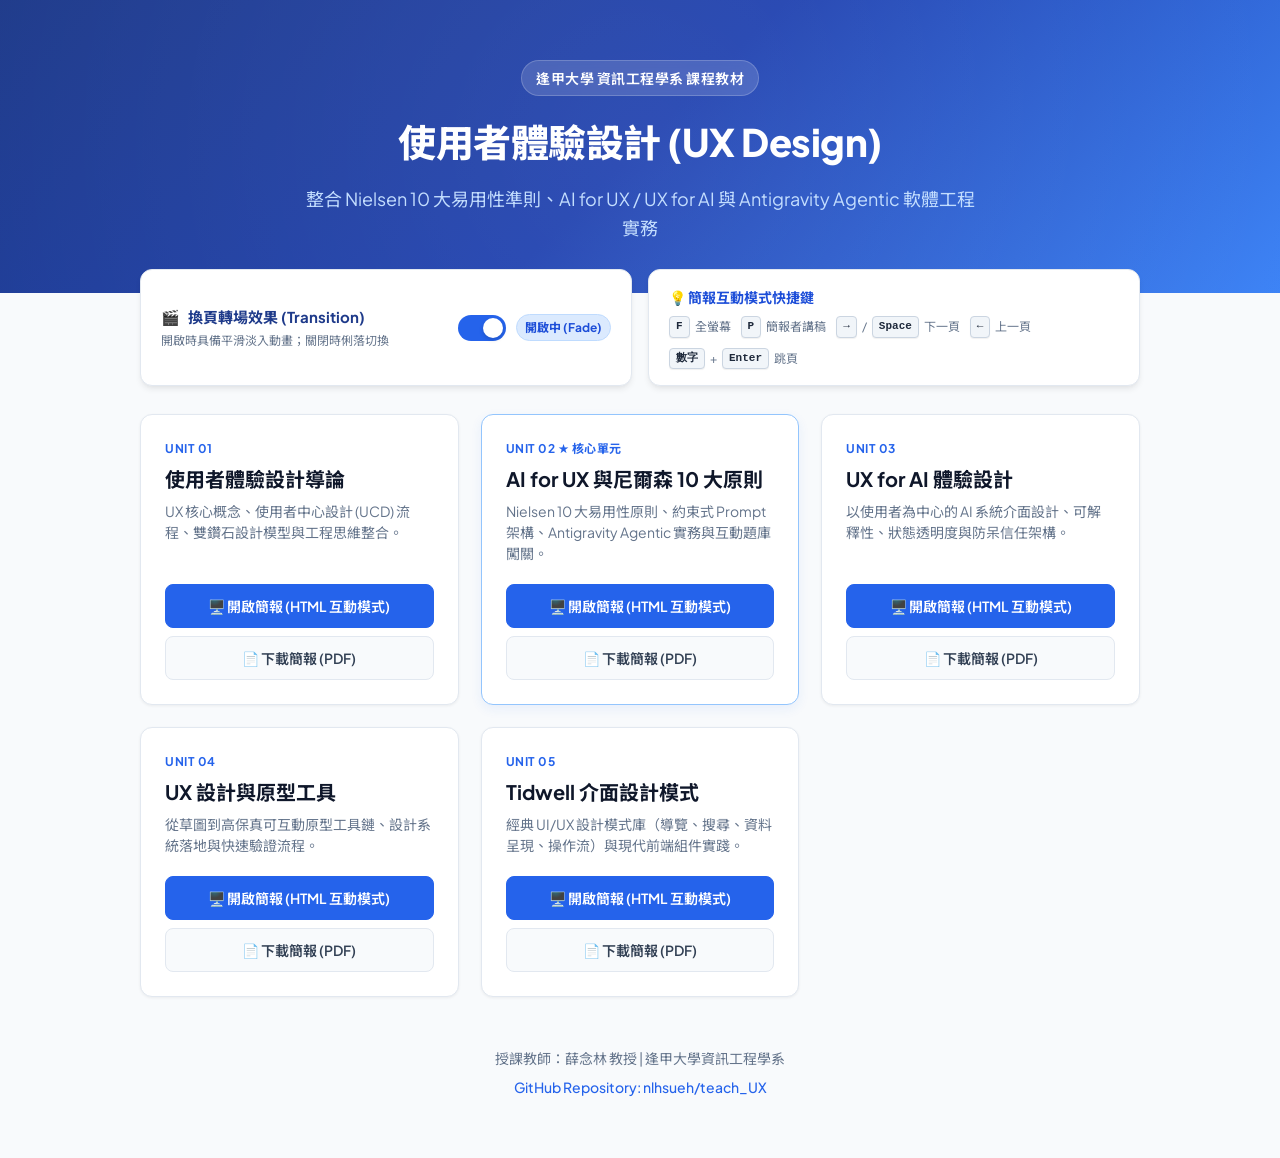
==== index.html @ c95eef96 "feat: apply Mode 3 non-fragmented lists + Mode 4 transitions with index.html toggle switch" ====
<!DOCTYPE html>
<html lang="zh-TW">
<head>
  <meta charset="UTF-8">
  <meta name="viewport" content="width=device-width, initial-scale=1.0">
  <title>使用者體驗設計 (UX Design) | 課程教材與簡報入口</title>
  <link rel="preconnect" href="https://fonts.googleapis.com">
  <link rel="preconnect" href="https://fonts.gstatic.com" crossorigin>
  <link href="https://fonts.googleapis.com/css2?family=Plus+Jakarta+Sans:wght@400;500;600;700;800&family=Noto+Sans+TC:wght@400;500;700&display=swap" rel="stylesheet">
  <style>
    :root {
      --primary: #2563eb;
      --primary-dark: #1d4ed8;
      --primary-light: #dbeafe;
      --surface: #ffffff;
      --background: #f8fafc;
      --text-main: #0f172a;
      --text-muted: #64748b;
      --border: #e2e8f0;
      --radius: 12px;
      --shadow-sm: 0 1px 3px rgba(0,0,0,0.06);
      --shadow-md: 0 4px 6px -1px rgba(0,0,0,0.08), 0 2px 4px -2px rgba(0,0,0,0.04);
      --shadow-lg: 0 10px 15px -3px rgba(0,0,0,0.08), 0 4px 6px -4px rgba(0,0,0,0.03);
    }

    * {
      box-sizing: border-box;
      margin: 0;
      padding: 0;
    }

    body {
      font-family: 'Plus Jakarta Sans', 'Noto Sans TC', system-ui, -apple-system, sans-serif;
      background-color: var(--background);
      color: var(--text-main);
      line-height: 1.6;
      padding: 0 0 60px 0;
    }

    /* Hero Banner */
    .hero {
      background: linear-gradient(135deg, #1e3a8a 0%, #1e40af 50%, #3b82f6 100%);
      color: white;
      padding: 60px 24px 50px 24px;
      text-align: center;
      position: relative;
      overflow: hidden;
    }

    .hero::before {
      content: "";
      position: absolute;
      top: -50%;
      left: -50%;
      width: 200%;
      height: 200%;
      background: radial-gradient(circle, rgba(255,255,255,0.08) 0%, transparent 60%);
      pointer-events: none;
    }

    .hero-badge {
      display: inline-block;
      background: rgba(255, 255, 255, 0.15);
      backdrop-filter: blur(8px);
      padding: 6px 14px;
      border-radius: 999px;
      font-size: 14px;
      font-weight: 600;
      letter-spacing: 0.5px;
      margin-bottom: 16px;
      border: 1px solid rgba(255, 255, 255, 0.2);
    }

    .hero h1 {
      font-size: 38px;
      font-weight: 800;
      margin-bottom: 12px;
      letter-spacing: -0.5px;
    }

    .hero p {
      font-size: 18px;
      color: #bfdbfe;
      max-width: 680px;
      margin: 0 auto;
    }

    .container {
      max-width: 1040px;
      margin: -24px auto 0 auto;
      padding: 0 20px;
      position: relative;
      z-index: 10;
    }

    /* Top Control & Tips Bar */
    .toolbar-wrapper {
      display: grid;
      grid-template-columns: 1fr 1fr;
      gap: 16px;
      margin-bottom: 28px;
    }

    @media (max-width: 768px) {
      .toolbar-wrapper {
        grid-template-columns: 1fr;
      }
    }

    .control-card {
      background: white;
      border-radius: var(--radius);
      padding: 16px 20px;
      box-shadow: var(--shadow-md);
      border: 1px solid var(--border);
      display: flex;
      align-items: center;
      justify-content: space-between;
      gap: 12px;
    }

    .control-info {
      display: flex;
      flex-direction: column;
      gap: 2px;
    }

    .control-title {
      display: flex;
      align-items: center;
      gap: 8px;
      font-size: 15px;
      font-weight: 700;
      color: #1e3a8a;
    }

    .control-desc {
      font-size: 12px;
      color: var(--text-muted);
    }

    .switch-container {
      display: flex;
      align-items: center;
      gap: 10px;
    }

    .switch {
      position: relative;
      display: inline-block;
      width: 48px;
      height: 26px;
      flex-shrink: 0;
    }

    .switch input {
      opacity: 0;
      width: 0;
      height: 0;
    }

    .slider {
      position: absolute;
      cursor: pointer;
      top: 0;
      left: 0;
      right: 0;
      bottom: 0;
      background-color: #cbd5e1;
      transition: .3s cubic-bezier(0.4, 0, 0.2, 1);
      border-radius: 34px;
    }

    .slider:before {
      position: absolute;
      content: "";
      height: 20px;
      width: 20px;
      left: 3px;
      bottom: 3px;
      background-color: white;
      transition: .3s cubic-bezier(0.4, 0, 0.2, 1);
      border-radius: 50%;
      box-shadow: 0 2px 4px rgba(0,0,0,0.15);
    }

    input:checked + .slider {
      background-color: var(--primary);
    }

    input:checked + .slider:before {
      transform: translateX(22px);
    }

    .status-pill {
      font-size: 12px;
      font-weight: 700;
      padding: 3px 8px;
      border-radius: 20px;
      white-space: nowrap;
      transition: all 0.2s ease;
    }

    .status-pill.active {
      background: #dbeafe;
      color: #1d4ed8;
      border: 1px solid #bfdbfe;
    }

    .status-pill.inactive {
      background: #f1f5f9;
      color: #64748b;
      border: 1px solid #e2e8f0;
    }

    /* Tips Bar */
    .tips-card {
      background: white;
      border-radius: var(--radius);
      padding: 16px 20px;
      box-shadow: var(--shadow-md);
      border: 1px solid var(--border);
      display: flex;
      flex-direction: column;
      justify-content: center;
      gap: 8px;
    }

    .tips-title {
      display: flex;
      align-items: center;
      gap: 8px;
      font-weight: 700;
      color: var(--primary-dark);
      font-size: 14px;
    }

    .shortcuts-list {
      display: flex;
      flex-wrap: wrap;
      gap: 10px;
      align-items: center;
    }

    .shortcut-badge {
      display: inline-flex;
      align-items: center;
      gap: 5px;
      font-size: 12px;
      color: var(--text-muted);
    }

    kbd {
      background: #f1f5f9;
      border: 1px solid #cbd5e1;
      border-radius: 4px;
      padding: 1px 6px;
      font-family: ui-monospace, SFMono-Regular, Consolas, monospace;
      font-size: 11px;
      font-weight: 600;
      color: #1e293b;
      box-shadow: 0 1px 1px rgba(0,0,0,0.06);
    }

    /* Modules Grid */
    .modules-grid {
      display: grid;
      grid-template-columns: repeat(auto-fill, minmax(310px, 1fr));
      gap: 22px;
    }

    .module-card {
      background: white;
      border-radius: var(--radius);
      border: 1px solid var(--border);
      padding: 24px;
      display: flex;
      flex-direction: column;
      justify-content: space-between;
      box-shadow: var(--shadow-sm);
      transition: all 0.2s ease;
      position: relative;
    }

    .module-card:hover {
      transform: translateY(-3px);
      box-shadow: var(--shadow-lg);
      border-color: #93c5fd;
    }

    .card-top {
      margin-bottom: 20px;
    }

    .card-tag {
      font-size: 12px;
      font-weight: 700;
      color: var(--primary);
      text-transform: uppercase;
      letter-spacing: 0.5px;
      margin-bottom: 6px;
    }

    .module-card h2 {
      font-size: 20px;
      font-weight: 700;
      color: var(--text-main);
      margin-bottom: 8px;
      line-height: 1.4;
    }

    .module-card p {
      font-size: 14px;
      color: var(--text-muted);
      line-height: 1.5;
    }

    .card-actions {
      display: flex;
      flex-direction: column;
      gap: 8px;
    }

    .btn {
      display: inline-flex;
      align-items: center;
      justify-content: center;
      gap: 8px;
      padding: 10px 16px;
      border-radius: 8px;
      font-size: 14px;
      font-weight: 600;
      text-decoration: none;
      transition: all 0.15s ease;
      cursor: pointer;
    }

    .btn-primary {
      background-color: var(--primary);
      color: white;
      border: 1px solid var(--primary);
    }

    .btn-primary:hover {
      background-color: var(--primary-dark);
      border-color: var(--primary-dark);
      box-shadow: 0 4px 10px rgba(37, 99, 235, 0.25);
    }

    .btn-secondary {
      background-color: #f8fafc;
      color: #334155;
      border: 1px solid var(--border);
    }

    .btn-secondary:hover {
      background-color: #f1f5f9;
      color: #0f172a;
      border-color: #cbd5e1;
    }

    /* Footer */
    footer {
      text-align: center;
      margin-top: 50px;
      font-size: 14px;
      color: var(--text-muted);
    }

    footer a {
      color: var(--primary);
      text-decoration: none;
      font-weight: 500;
    }

    footer a:hover {
      text-decoration: underline;
    }
  </style>
</head>
<body>

  <header class="hero">
    <span class="hero-badge">逢甲大學 資訊工程學系 課程教材</span>
    <h1>使用者體驗設計 (UX Design)</h1>
    <p>整合 Nielsen 10 大易用性準則、AI for UX / UX for AI 與 Antigravity Agentic 軟體工程實務</p>
  </header>

  <div class="container">
    <!-- Top Controls: Transition Setting & Keyboard Shortcuts -->
    <div class="toolbar-wrapper">
      
      <!-- Transition Controller -->
      <div class="control-card">
        <div class="control-info">
          <div class="control-title">
            <span>🎬</span>
            <span>換頁轉場效果 (Transition)</span>
          </div>
          <div class="control-desc">開啟時具備平滑淡入動畫；關閉時俐落切換</div>
        </div>
        <div class="switch-container">
          <label class="switch" title="切換是否啟用換頁動畫">
            <input type="checkbox" id="transitionToggle" checked>
            <span class="slider"></span>
          </label>
          <span id="transitionStatus" class="status-pill active">開啟中 (Fade)</span>
        </div>
      </div>

      <!-- Marp Keyboard Guide -->
      <div class="tips-card">
        <div class="tips-title">
          <span>💡 簡報互動模式快捷鍵</span>
        </div>
        <div class="shortcuts-list">
          <span class="shortcut-badge"><kbd>F</kbd> 全螢幕</span>
          <span class="shortcut-badge"><kbd>P</kbd> 簡報者講稿</span>
          <span class="shortcut-badge"><kbd>→</kbd> / <kbd>Space</kbd> 下一頁</span>
          <span class="shortcut-badge"><kbd>←</kbd> 上一頁</span>
          <span class="shortcut-badge"><kbd>數字</kbd>+<kbd>Enter</kbd> 跳頁</span>
        </div>
      </div>

    </div>

    <!-- Modules Grid -->
    <div class="modules-grid">

      <!-- Unit 01 -->
      <div class="module-card">
        <div class="card-top">
          <div class="card-tag">Unit 01</div>
          <h2>使用者體驗設計導論</h2>
          <p>UX 核心概念、使用者中心設計 (UCD) 流程、雙鑽石設計模型與工程思維整合。</p>
        </div>
        <div class="card-actions">
          <a href="Slide/html/slide01_intro.html" class="btn btn-primary slide-link" target="_blank">
            🖥️ 開啟簡報 (HTML 互動模式)
          </a>
          <a href="Slide/pdf/slide01_intro.pdf" class="btn btn-secondary" target="_blank">
            📄 下載簡報 (PDF)
          </a>
        </div>
      </div>

      <!-- Unit 02 -->
      <div class="module-card" style="border-color: #93c5fd; box-shadow: 0 4px 12px rgba(37,99,235,0.08);">
        <div class="card-top">
          <div class="card-tag" style="color: #2563eb;">Unit 02 ★ 核心單元</div>
          <h2>AI for UX 與尼爾森 10 大原則</h2>
          <p>Nielsen 10 大易用性原則、約束式 Prompt 架構、Antigravity Agentic 實務與互動題庫闖關。</p>
        </div>
        <div class="card-actions">
          <a href="Slide/html/slide02_AI4UX.html" class="btn btn-primary slide-link" target="_blank">
            🖥️ 開啟簡報 (HTML 互動模式)
          </a>
          <a href="Slide/pdf/slide02_AI4UX.pdf" class="btn btn-secondary" target="_blank">
            📄 下載簡報 (PDF)
          </a>
        </div>
      </div>

      <!-- Unit 03 -->
      <div class="module-card">
        <div class="card-top">
          <div class="card-tag">Unit 03</div>
          <h2>UX for AI 體驗設計</h2>
          <p>以使用者為中心的 AI 系統介面設計、可解釋性、狀態透明度與防呆信任架構。</p>
        </div>
        <div class="card-actions">
          <a href="Slide/html/slide03_UX4AI.html" class="btn btn-primary slide-link" target="_blank">
            🖥️ 開啟簡報 (HTML 互動模式)
          </a>
          <a href="Slide/pdf/slide03_UX4AI.pdf" class="btn btn-secondary" target="_blank">
            📄 下載簡報 (PDF)
          </a>
        </div>
      </div>

      <!-- Unit 04 -->
      <div class="module-card">
        <div class="card-top">
          <div class="card-tag">Unit 04</div>
          <h2>UX 設計與原型工具</h2>
          <p>從草圖到高保真可互動原型工具鏈、設計系統落地與快速驗證流程。</p>
        </div>
        <div class="card-actions">
          <a href="Slide/html/slide04_tool.html" class="btn btn-primary slide-link" target="_blank">
            🖥️ 開啟簡報 (HTML 互動模式)
          </a>
          <a href="Slide/pdf/slide04_tool.pdf" class="btn btn-secondary" target="_blank">
            📄 下載簡報 (PDF)
          </a>
        </div>
      </div>

      <!-- Unit 05 -->
      <div class="module-card">
        <div class="card-top">
          <div class="card-tag">Unit 05</div>
          <h2>Tidwell 介面設計模式</h2>
          <p>經典 UI/UX 設計模式庫（導覽、搜尋、資料呈現、操作流）與現代前端組件實踐。</p>
        </div>
        <div class="card-actions">
          <a href="Slide/html/slide05_Tidwell.html" class="btn btn-primary slide-link" target="_blank">
            🖥️ 開啟簡報 (HTML 互動模式)
          </a>
          <a href="Slide/pdf/slide05_Tidwell.pdf" class="btn btn-secondary" target="_blank">
            📄 下載簡報 (PDF)
          </a>
        </div>
      </div>

    </div>

    <footer>
      <p>授課教師：薛念林 教授 | 逢甲大學資訊工程學系</p>
      <p style="margin-top: 6px;">
        <a href="https://github.com/nlhsueh/teach_UX" target="_blank">GitHub Repository: nlhsueh/teach_UX</a>
      </p>
    </footer>
  </div>

  <script>
    // 換頁轉場開關控制邏輯
    const toggle = document.getElementById('transitionToggle');
    const statusPill = document.getElementById('transitionStatus');
    const slideLinks = document.querySelectorAll('.slide-link');

    // 1. 初始化讀取使用者偏好（預設為開啟 fade）
    const savedPref = localStorage.getItem('marp-transition');
    const isEnabled = savedPref !== 'false';
    toggle.checked = isEnabled;
    updateTransitionState(isEnabled);

    // 2. 監聽開關切換
    toggle.addEventListener('change', () => {
      const enabled = toggle.checked;
      localStorage.setItem('marp-transition', enabled ? 'fade' : 'false');
      updateTransitionState(enabled);
    });

    function updateTransitionState(enabled) {
      if (enabled) {
        statusPill.textContent = '開啟中 (Fade)';
        statusPill.className = 'status-pill active';
      } else {
        statusPill.textContent = '已關閉 (無動畫)';
        statusPill.className = 'status-pill inactive';
      }

      // 同步更新所有簡報連結的 query string
      slideLinks.forEach(link => {
        const rawHref = link.getAttribute('href').split('?')[0];
        link.setAttribute('href', rawHref + '?transition=' + (enabled ? 'fade' : 'false'));
      });
    }
  </script>

</body>
</html>
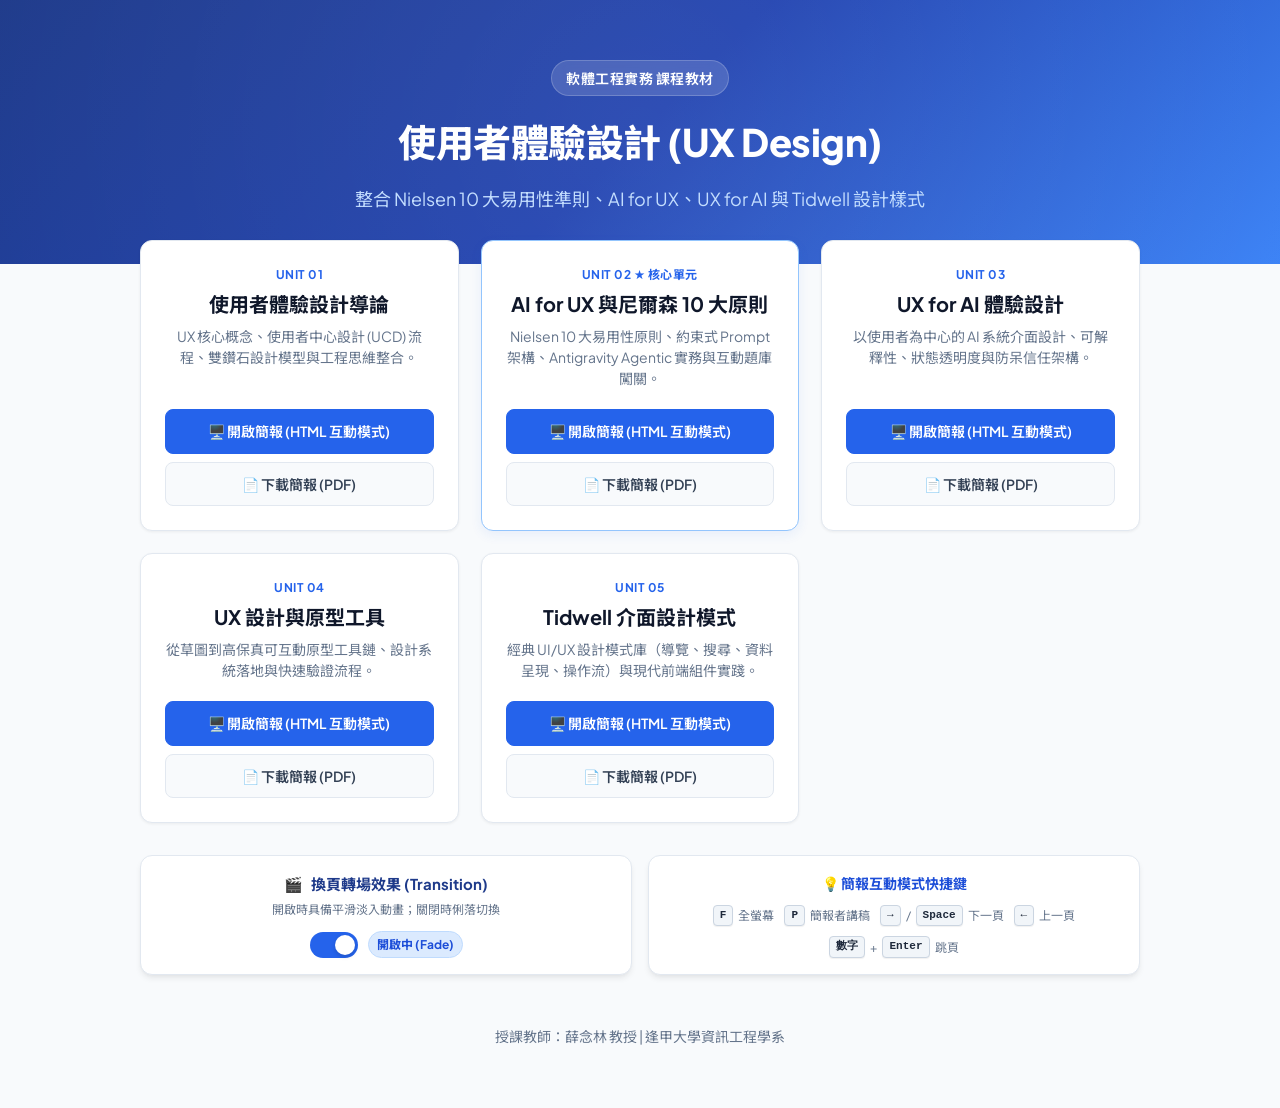
==== commit dc1b0281: "feat: 升級簡報漸進卡片排版、Header章節導覽跳轉與示意圖整合 - 投影片全面升級多卡片漸進呈現（data-marpit-fragment） - Header 支援章節前後跳轉按鈕膠囊（◄ 與" ====
--- a/index.html
+++ b/index.html
@@ -1,12 +1,15 @@
 <!DOCTYPE html>
 <html lang="zh-TW">
+
 <head>
   <meta charset="UTF-8">
   <meta name="viewport" content="width=device-width, initial-scale=1.0">
   <title>使用者體驗設計 (UX Design) | 課程教材與簡報入口</title>
   <link rel="preconnect" href="https://fonts.googleapis.com">
   <link rel="preconnect" href="https://fonts.gstatic.com" crossorigin>
-  <link href="https://fonts.googleapis.com/css2?family=Plus+Jakarta+Sans:wght@400;500;600;700;800&family=Noto+Sans+TC:wght@400;500;700&display=swap" rel="stylesheet">
+  <link
+    href="https://fonts.googleapis.com/css2?family=Plus+Jakarta+Sans:wght@400;500;600;700;800&family=Noto+Sans+TC:wght@400;500;700&display=swap"
+    rel="stylesheet">
   <style>
     :root {
       --primary: #2563eb;
@@ -18,9 +21,9 @@
       --text-muted: #64748b;
       --border: #e2e8f0;
       --radius: 12px;
-      --shadow-sm: 0 1px 3px rgba(0,0,0,0.06);
-      --shadow-md: 0 4px 6px -1px rgba(0,0,0,0.08), 0 2px 4px -2px rgba(0,0,0,0.04);
-      --shadow-lg: 0 10px 15px -3px rgba(0,0,0,0.08), 0 4px 6px -4px rgba(0,0,0,0.03);
+      --shadow-sm: 0 1px 3px rgba(0, 0, 0, 0.06);
+      --shadow-md: 0 4px 6px -1px rgba(0, 0, 0, 0.08), 0 2px 4px -2px rgba(0, 0, 0, 0.04);
+      --shadow-lg: 0 10px 15px -3px rgba(0, 0, 0, 0.08), 0 4px 6px -4px rgba(0, 0, 0, 0.03);
     }
 
     * {
@@ -54,7 +57,7 @@
       left: -50%;
       width: 200%;
       height: 200%;
-      background: radial-gradient(circle, rgba(255,255,255,0.08) 0%, transparent 60%);
+      background: radial-gradient(circle, rgba(255, 255, 255, 0.08) 0%, transparent 60%);
       pointer-events: none;
     }
 
@@ -93,12 +96,12 @@
       z-index: 10;
     }
 
-    /* Top Control & Tips Bar */
+    /* Bottom Control & Tips Bar */
     .toolbar-wrapper {
       display: grid;
       grid-template-columns: 1fr 1fr;
       gap: 16px;
-      margin-bottom: 28px;
+      margin-top: 32px;
     }
 
     @media (max-width: 768px) {
@@ -114,20 +117,25 @@
       box-shadow: var(--shadow-md);
       border: 1px solid var(--border);
       display: flex;
-      align-items: center;
-      justify-content: space-between;
+      flex-direction: column;
+      align-items: center;
+      justify-content: center;
+      text-align: center;
       gap: 12px;
     }
 
     .control-info {
       display: flex;
       flex-direction: column;
-      gap: 2px;
+      align-items: center;
+      text-align: center;
+      gap: 4px;
     }
 
     .control-title {
       display: flex;
       align-items: center;
+      justify-content: center;
       gap: 8px;
       font-size: 15px;
       font-weight: 700;
@@ -137,11 +145,13 @@
     .control-desc {
       font-size: 12px;
       color: var(--text-muted);
+      text-align: center;
     }
 
     .switch-container {
       display: flex;
       align-items: center;
+      justify-content: center;
       gap: 10px;
     }
 
@@ -181,14 +191,14 @@
       background-color: white;
       transition: .3s cubic-bezier(0.4, 0, 0.2, 1);
       border-radius: 50%;
-      box-shadow: 0 2px 4px rgba(0,0,0,0.15);
-    }
-
-    input:checked + .slider {
+      box-shadow: 0 2px 4px rgba(0, 0, 0, 0.15);
+    }
+
+    input:checked+.slider {
       background-color: var(--primary);
     }
 
-    input:checked + .slider:before {
+    input:checked+.slider:before {
       transform: translateX(22px);
     }
 
@@ -223,16 +233,20 @@
       display: flex;
       flex-direction: column;
       justify-content: center;
-      gap: 8px;
+      align-items: center;
+      text-align: center;
+      gap: 10px;
     }
 
     .tips-title {
       display: flex;
       align-items: center;
+      justify-content: center;
       gap: 8px;
       font-weight: 700;
       color: var(--primary-dark);
       font-size: 14px;
+      text-align: center;
     }
 
     .shortcuts-list {
@@ -240,6 +254,7 @@
       flex-wrap: wrap;
       gap: 10px;
       align-items: center;
+      justify-content: center;
     }
 
     .shortcut-badge {
@@ -259,7 +274,7 @@
       font-size: 11px;
       font-weight: 600;
       color: #1e293b;
-      box-shadow: 0 1px 1px rgba(0,0,0,0.06);
+      box-shadow: 0 1px 1px rgba(0, 0, 0, 0.06);
     }
 
     /* Modules Grid */
@@ -267,6 +282,7 @@
       display: grid;
       grid-template-columns: repeat(auto-fill, minmax(310px, 1fr));
       gap: 22px;
+      justify-content: center;
     }
 
     .module-card {
@@ -277,6 +293,8 @@
       display: flex;
       flex-direction: column;
       justify-content: space-between;
+      align-items: center;
+      text-align: center;
       box-shadow: var(--shadow-sm);
       transition: all 0.2s ease;
       position: relative;
@@ -290,6 +308,11 @@
 
     .card-top {
       margin-bottom: 20px;
+      display: flex;
+      flex-direction: column;
+      align-items: center;
+      text-align: center;
+      width: 100%;
     }
 
     .card-tag {
@@ -299,6 +322,7 @@
       text-transform: uppercase;
       letter-spacing: 0.5px;
       margin-bottom: 6px;
+      text-align: center;
     }
 
     .module-card h2 {
@@ -307,18 +331,21 @@
       color: var(--text-main);
       margin-bottom: 8px;
       line-height: 1.4;
+      text-align: center;
     }
 
     .module-card p {
       font-size: 14px;
       color: var(--text-muted);
       line-height: 1.5;
+      text-align: center;
     }
 
     .card-actions {
       display: flex;
       flex-direction: column;
       gap: 8px;
+      width: 100%;
     }
 
     .btn {
@@ -378,18 +405,109 @@
     }
   </style>
 </head>
+
 <body>
 
   <header class="hero">
-    <span class="hero-badge">逢甲大學 資訊工程學系 課程教材</span>
+    <span class="hero-badge">軟體工程實務 課程教材</span>
     <h1>使用者體驗設計 (UX Design)</h1>
-    <p>整合 Nielsen 10 大易用性準則、AI for UX / UX for AI 與 Antigravity Agentic 軟體工程實務</p>
+    <p>整合 Nielsen 10 大易用性準則、AI for UX、UX for AI 與 Tidwell 設計樣式</p>
   </header>
 
   <div class="container">
-    <!-- Top Controls: Transition Setting & Keyboard Shortcuts -->
+    <!-- Modules Grid (Content on Top) -->
+    <div class="modules-grid">
+
+      <!-- Unit 01 -->
+      <div class="module-card">
+        <div class="card-top">
+          <div class="card-tag">Unit 01</div>
+          <h2>使用者體驗設計導論</h2>
+          <p>UX 核心概念、使用者中心設計 (UCD) 流程、雙鑽石設計模型與工程思維整合。</p>
+        </div>
+        <div class="card-actions">
+          <a href="Slide/html/slide01_intro.html" class="btn btn-primary slide-link" target="_blank">
+            🖥️ 開啟簡報 (HTML 互動模式)
+          </a>
+          <a href="Slide/pdf/slide01_intro.pdf" class="btn btn-secondary" target="_blank">
+            📄 下載簡報 (PDF)
+          </a>
+        </div>
+      </div>
+
+      <!-- Unit 02 -->
+      <div class="module-card" style="border-color: #93c5fd; box-shadow: 0 4px 12px rgba(37,99,235,0.08);">
+        <div class="card-top">
+          <div class="card-tag" style="color: #2563eb;">Unit 02 ★ 核心單元</div>
+          <h2>AI for UX 與尼爾森 10 大原則</h2>
+          <p>Nielsen 10 大易用性原則、約束式 Prompt 架構、Antigravity Agentic 實務與互動題庫闖關。</p>
+        </div>
+        <div class="card-actions">
+          <a href="Slide/html/slide02_AI4UX.html" class="btn btn-primary slide-link" target="_blank">
+            🖥️ 開啟簡報 (HTML 互動模式)
+          </a>
+          <a href="Slide/pdf/slide02_AI4UX.pdf" class="btn btn-secondary" target="_blank">
+            📄 下載簡報 (PDF)
+          </a>
+        </div>
+      </div>
+
+      <!-- Unit 03 -->
+      <div class="module-card">
+        <div class="card-top">
+          <div class="card-tag">Unit 03</div>
+          <h2>UX for AI 體驗設計</h2>
+          <p>以使用者為中心的 AI 系統介面設計、可解釋性、狀態透明度與防呆信任架構。</p>
+        </div>
+        <div class="card-actions">
+          <a href="Slide/html/slide03_UX4AI.html" class="btn btn-primary slide-link" target="_blank">
+            🖥️ 開啟簡報 (HTML 互動模式)
+          </a>
+          <a href="Slide/pdf/slide03_UX4AI.pdf" class="btn btn-secondary" target="_blank">
+            📄 下載簡報 (PDF)
+          </a>
+        </div>
+      </div>
+
+      <!-- Unit 04 -->
+      <div class="module-card">
+        <div class="card-top">
+          <div class="card-tag">Unit 04</div>
+          <h2>UX 設計與原型工具</h2>
+          <p>從草圖到高保真可互動原型工具鏈、設計系統落地與快速驗證流程。</p>
+        </div>
+        <div class="card-actions">
+          <a href="Slide/html/slide04_tool.html" class="btn btn-primary slide-link" target="_blank">
+            🖥️ 開啟簡報 (HTML 互動模式)
+          </a>
+          <a href="Slide/pdf/slide04_tool.pdf" class="btn btn-secondary" target="_blank">
+            📄 下載簡報 (PDF)
+          </a>
+        </div>
+      </div>
+
+      <!-- Unit 05 -->
+      <div class="module-card">
+        <div class="card-top">
+          <div class="card-tag">Unit 05</div>
+          <h2>Tidwell 介面設計模式</h2>
+          <p>經典 UI/UX 設計模式庫（導覽、搜尋、資料呈現、操作流）與現代前端組件實踐。</p>
+        </div>
+        <div class="card-actions">
+          <a href="Slide/html/slide05_Tidwell.html" class="btn btn-primary slide-link" target="_blank">
+            🖥️ 開啟簡報 (HTML 互動模式)
+          </a>
+          <a href="Slide/pdf/slide05_Tidwell.pdf" class="btn btn-secondary" target="_blank">
+            📄 下載簡報 (PDF)
+          </a>
+        </div>
+      </div>
+
+    </div>
+
+    <!-- Bottom Controls: Transition Setting & Keyboard Shortcuts -->
     <div class="toolbar-wrapper">
-      
+
       <!-- Transition Controller -->
       <div class="control-card">
         <div class="control-info">
@@ -424,101 +542,8 @@
 
     </div>
 
-    <!-- Modules Grid -->
-    <div class="modules-grid">
-
-      <!-- Unit 01 -->
-      <div class="module-card">
-        <div class="card-top">
-          <div class="card-tag">Unit 01</div>
-          <h2>使用者體驗設計導論</h2>
-          <p>UX 核心概念、使用者中心設計 (UCD) 流程、雙鑽石設計模型與工程思維整合。</p>
-        </div>
-        <div class="card-actions">
-          <a href="Slide/html/slide01_intro.html" class="btn btn-primary slide-link" target="_blank">
-            🖥️ 開啟簡報 (HTML 互動模式)
-          </a>
-          <a href="Slide/pdf/slide01_intro.pdf" class="btn btn-secondary" target="_blank">
-            📄 下載簡報 (PDF)
-          </a>
-        </div>
-      </div>
-
-      <!-- Unit 02 -->
-      <div class="module-card" style="border-color: #93c5fd; box-shadow: 0 4px 12px rgba(37,99,235,0.08);">
-        <div class="card-top">
-          <div class="card-tag" style="color: #2563eb;">Unit 02 ★ 核心單元</div>
-          <h2>AI for UX 與尼爾森 10 大原則</h2>
-          <p>Nielsen 10 大易用性原則、約束式 Prompt 架構、Antigravity Agentic 實務與互動題庫闖關。</p>
-        </div>
-        <div class="card-actions">
-          <a href="Slide/html/slide02_AI4UX.html" class="btn btn-primary slide-link" target="_blank">
-            🖥️ 開啟簡報 (HTML 互動模式)
-          </a>
-          <a href="Slide/pdf/slide02_AI4UX.pdf" class="btn btn-secondary" target="_blank">
-            📄 下載簡報 (PDF)
-          </a>
-        </div>
-      </div>
-
-      <!-- Unit 03 -->
-      <div class="module-card">
-        <div class="card-top">
-          <div class="card-tag">Unit 03</div>
-          <h2>UX for AI 體驗設計</h2>
-          <p>以使用者為中心的 AI 系統介面設計、可解釋性、狀態透明度與防呆信任架構。</p>
-        </div>
-        <div class="card-actions">
-          <a href="Slide/html/slide03_UX4AI.html" class="btn btn-primary slide-link" target="_blank">
-            🖥️ 開啟簡報 (HTML 互動模式)
-          </a>
-          <a href="Slide/pdf/slide03_UX4AI.pdf" class="btn btn-secondary" target="_blank">
-            📄 下載簡報 (PDF)
-          </a>
-        </div>
-      </div>
-
-      <!-- Unit 04 -->
-      <div class="module-card">
-        <div class="card-top">
-          <div class="card-tag">Unit 04</div>
-          <h2>UX 設計與原型工具</h2>
-          <p>從草圖到高保真可互動原型工具鏈、設計系統落地與快速驗證流程。</p>
-        </div>
-        <div class="card-actions">
-          <a href="Slide/html/slide04_tool.html" class="btn btn-primary slide-link" target="_blank">
-            🖥️ 開啟簡報 (HTML 互動模式)
-          </a>
-          <a href="Slide/pdf/slide04_tool.pdf" class="btn btn-secondary" target="_blank">
-            📄 下載簡報 (PDF)
-          </a>
-        </div>
-      </div>
-
-      <!-- Unit 05 -->
-      <div class="module-card">
-        <div class="card-top">
-          <div class="card-tag">Unit 05</div>
-          <h2>Tidwell 介面設計模式</h2>
-          <p>經典 UI/UX 設計模式庫（導覽、搜尋、資料呈現、操作流）與現代前端組件實踐。</p>
-        </div>
-        <div class="card-actions">
-          <a href="Slide/html/slide05_Tidwell.html" class="btn btn-primary slide-link" target="_blank">
-            🖥️ 開啟簡報 (HTML 互動模式)
-          </a>
-          <a href="Slide/pdf/slide05_Tidwell.pdf" class="btn btn-secondary" target="_blank">
-            📄 下載簡報 (PDF)
-          </a>
-        </div>
-      </div>
-
-    </div>
-
     <footer>
       <p>授課教師：薛念林 教授 | 逢甲大學資訊工程學系</p>
-      <p style="margin-top: 6px;">
-        <a href="https://github.com/nlhsueh/teach_UX" target="_blank">GitHub Repository: nlhsueh/teach_UX</a>
-      </p>
     </footer>
   </div>
 
@@ -559,4 +584,5 @@
   </script>
 
 </body>
-</html>
+
+</html>
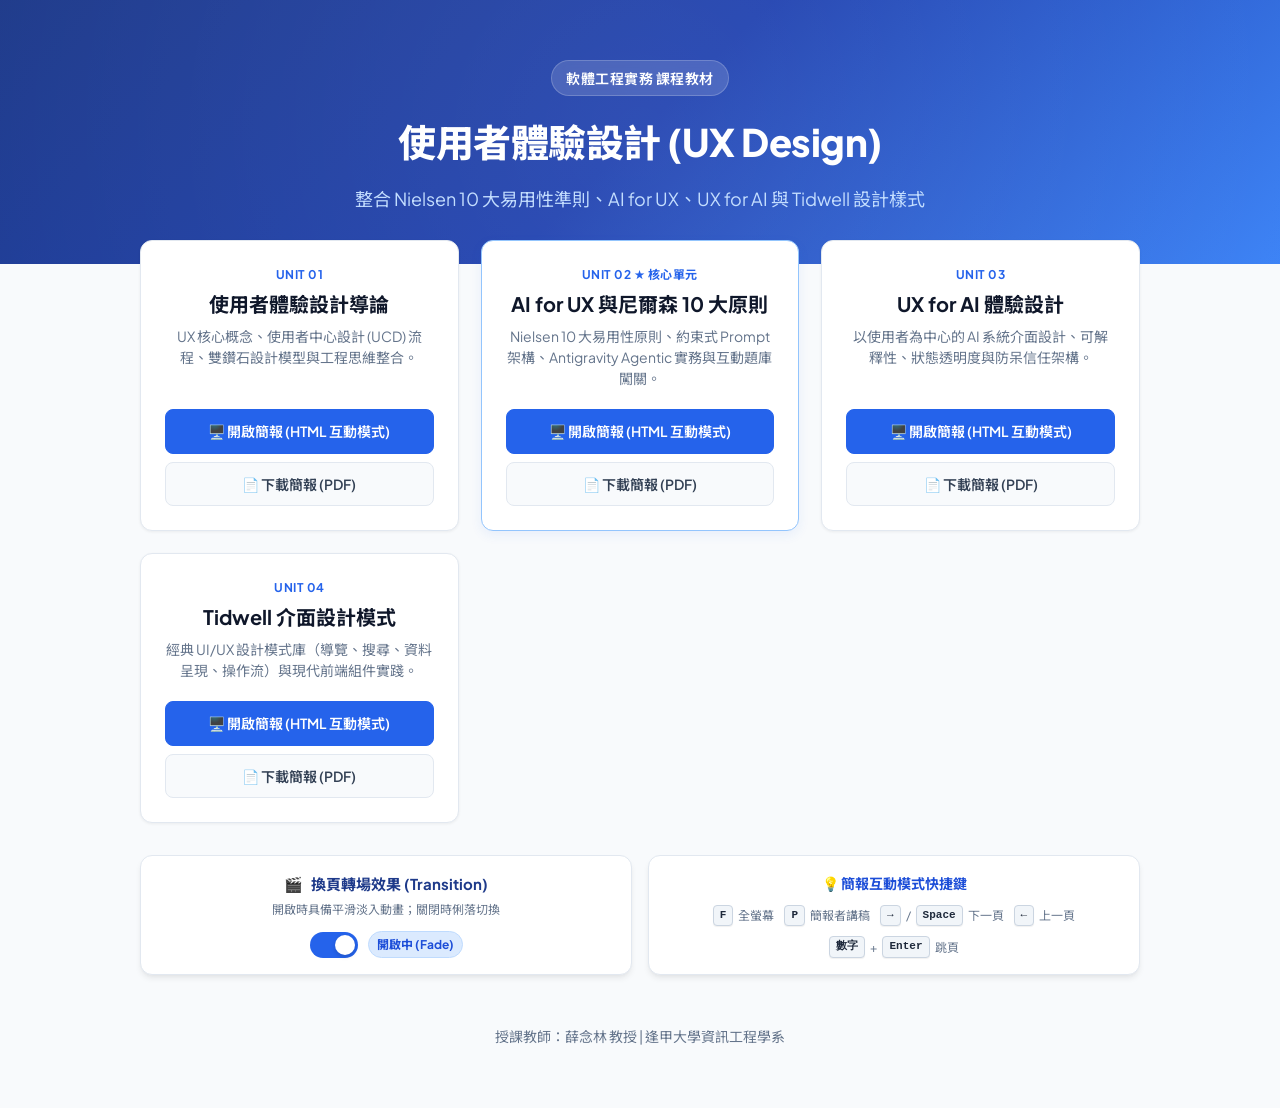
==== commit ee330cee: "feat: 升級簡報 Header 章節目錄下拉跳轉、題庫選項格式統一與首頁單元調整 - Header 導覽全面升級：支援懸停展開與點擊固定章節目錄下拉選單，解決 hover 縫隙問題 - 校準全系列" ====
--- a/index.html
+++ b/index.html
@@ -473,31 +473,14 @@
       <div class="module-card">
         <div class="card-top">
           <div class="card-tag">Unit 04</div>
-          <h2>UX 設計與原型工具</h2>
-          <p>從草圖到高保真可互動原型工具鏈、設計系統落地與快速驗證流程。</p>
-        </div>
-        <div class="card-actions">
-          <a href="Slide/html/slide04_tool.html" class="btn btn-primary slide-link" target="_blank">
-            🖥️ 開啟簡報 (HTML 互動模式)
-          </a>
-          <a href="Slide/pdf/slide04_tool.pdf" class="btn btn-secondary" target="_blank">
-            📄 下載簡報 (PDF)
-          </a>
-        </div>
-      </div>
-
-      <!-- Unit 05 -->
-      <div class="module-card">
-        <div class="card-top">
-          <div class="card-tag">Unit 05</div>
           <h2>Tidwell 介面設計模式</h2>
           <p>經典 UI/UX 設計模式庫（導覽、搜尋、資料呈現、操作流）與現代前端組件實踐。</p>
         </div>
         <div class="card-actions">
-          <a href="Slide/html/slide05_Tidwell.html" class="btn btn-primary slide-link" target="_blank">
+          <a href="Slide/html/slide04_Tidwell.html" class="btn btn-primary slide-link" target="_blank">
             🖥️ 開啟簡報 (HTML 互動模式)
           </a>
-          <a href="Slide/pdf/slide05_Tidwell.pdf" class="btn btn-secondary" target="_blank">
+          <a href="Slide/pdf/slide04_Tidwell.pdf" class="btn btn-secondary" target="_blank">
             📄 下載簡報 (PDF)
           </a>
         </div>
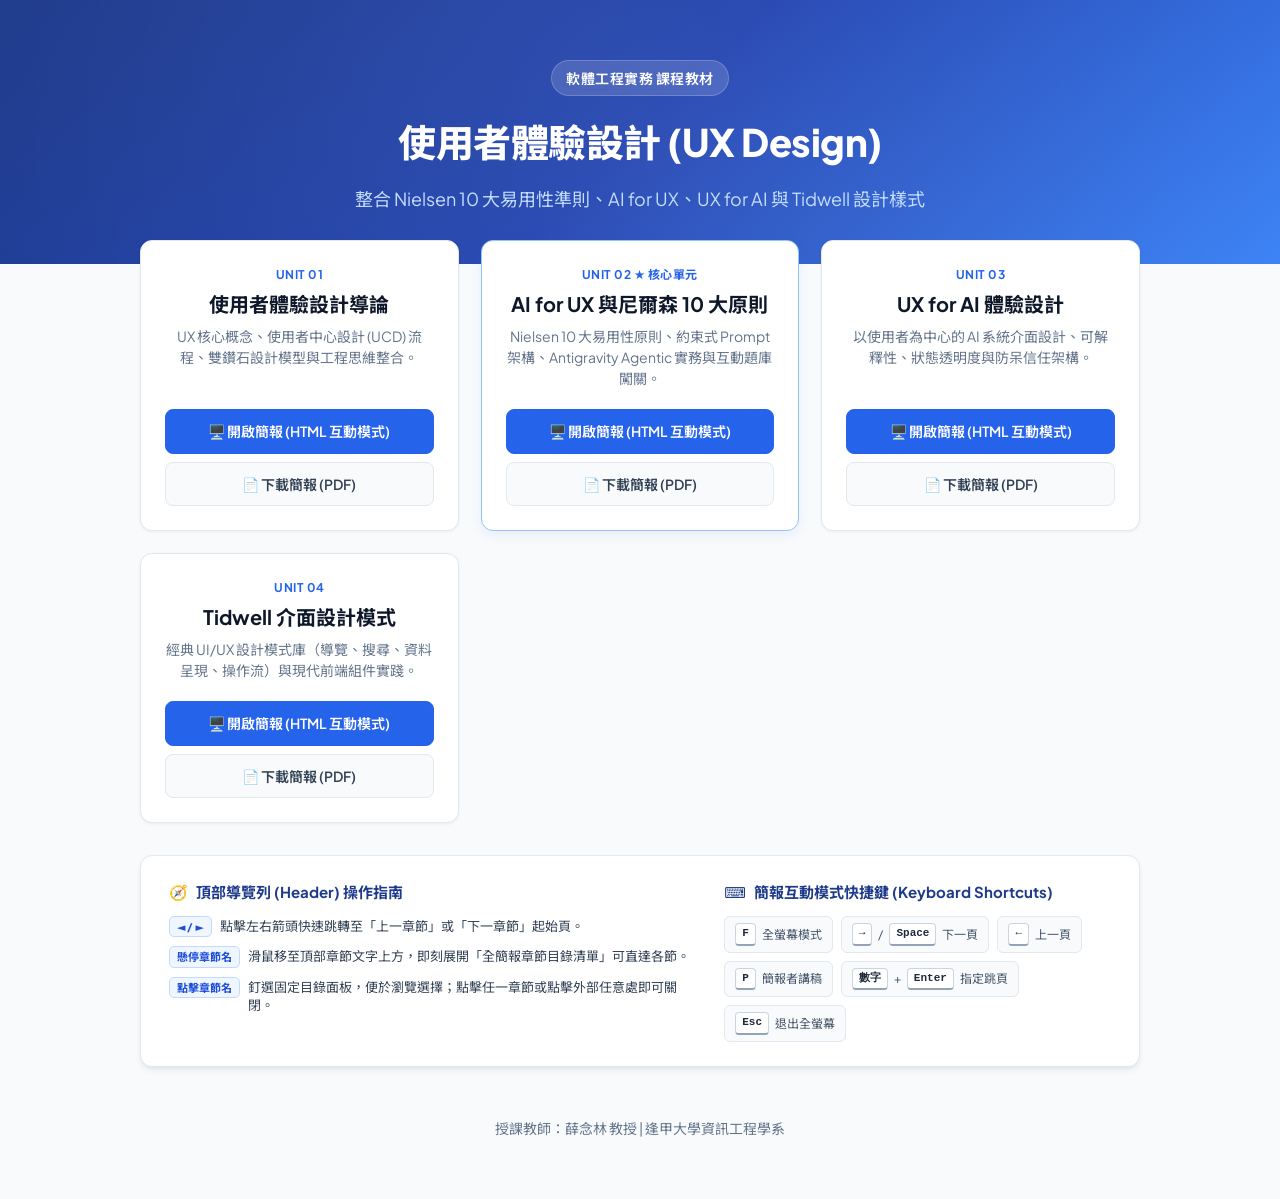
==== commit 554de052: "feat: 移除首頁轉場切換開關改直接啟用，並擴充首頁底部 Header 導覽與快捷鍵指南" ====
--- a/index.html
+++ b/index.html
@@ -96,185 +96,104 @@
       z-index: 10;
     }
 
-    /* Bottom Control & Tips Bar */
-    .toolbar-wrapper {
-      display: grid;
-      grid-template-columns: 1fr 1fr;
-      gap: 16px;
-      margin-top: 32px;
-    }
-
-    @media (max-width: 768px) {
-      .toolbar-wrapper {
-        grid-template-columns: 1fr;
-      }
-    }
-
-    .control-card {
+    /* Bottom Guide Card */
+    .guide-card {
       background: white;
       border-radius: var(--radius);
-      padding: 16px 20px;
+      padding: 24px 28px;
       box-shadow: var(--shadow-md);
       border: 1px solid var(--border);
+      margin-top: 32px;
+    }
+
+    .guide-grid {
+      display: grid;
+      grid-template-columns: 1.15fr 0.85fr;
+      gap: 32px;
+    }
+
+    @media (max-width: 800px) {
+      .guide-grid {
+        grid-template-columns: 1fr;
+        gap: 20px;
+      }
+    }
+
+    .guide-section {
       display: flex;
       flex-direction: column;
-      align-items: center;
-      justify-content: center;
-      text-align: center;
       gap: 12px;
     }
 
-    .control-info {
-      display: flex;
-      flex-direction: column;
-      align-items: center;
-      text-align: center;
-      gap: 4px;
-    }
-
-    .control-title {
-      display: flex;
-      align-items: center;
-      justify-content: center;
+    .guide-section-header {
+      display: flex;
+      align-items: center;
       gap: 8px;
       font-size: 15px;
       font-weight: 700;
       color: #1e3a8a;
     }
 
-    .control-desc {
-      font-size: 12px;
-      color: var(--text-muted);
-      text-align: center;
-    }
-
-    .switch-container {
-      display: flex;
+    .guide-list {
+      list-style: none;
+      display: flex;
+      flex-direction: column;
+      gap: 9px;
+    }
+
+    .guide-list li {
+      display: flex;
+      align-items: baseline;
+      gap: 8px;
+      font-size: 13px;
+      color: #334155;
+      line-height: 1.4;
+    }
+
+    .guide-badge {
+      display: inline-flex;
       align-items: center;
       justify-content: center;
-      gap: 10px;
-    }
-
-    .switch {
-      position: relative;
-      display: inline-block;
-      width: 48px;
-      height: 26px;
-      flex-shrink: 0;
-    }
-
-    .switch input {
-      opacity: 0;
-      width: 0;
-      height: 0;
-    }
-
-    .slider {
-      position: absolute;
-      cursor: pointer;
-      top: 0;
-      left: 0;
-      right: 0;
-      bottom: 0;
-      background-color: #cbd5e1;
-      transition: .3s cubic-bezier(0.4, 0, 0.2, 1);
-      border-radius: 34px;
-    }
-
-    .slider:before {
-      position: absolute;
-      content: "";
-      height: 20px;
-      width: 20px;
-      left: 3px;
-      bottom: 3px;
-      background-color: white;
-      transition: .3s cubic-bezier(0.4, 0, 0.2, 1);
-      border-radius: 50%;
-      box-shadow: 0 2px 4px rgba(0, 0, 0, 0.15);
-    }
-
-    input:checked+.slider {
-      background-color: var(--primary);
-    }
-
-    input:checked+.slider:before {
-      transform: translateX(22px);
-    }
-
-    .status-pill {
-      font-size: 12px;
+      font-size: 11px;
       font-weight: 700;
-      padding: 3px 8px;
-      border-radius: 20px;
-      white-space: nowrap;
-      transition: all 0.2s ease;
-    }
-
-    .status-pill.active {
-      background: #dbeafe;
+      background: #eff6ff;
       color: #1d4ed8;
       border: 1px solid #bfdbfe;
-    }
-
-    .status-pill.inactive {
-      background: #f1f5f9;
-      color: #64748b;
-      border: 1px solid #e2e8f0;
-    }
-
-    /* Tips Bar */
-    .tips-card {
-      background: white;
-      border-radius: var(--radius);
-      padding: 16px 20px;
-      box-shadow: var(--shadow-md);
-      border: 1px solid var(--border);
-      display: flex;
-      flex-direction: column;
-      justify-content: center;
-      align-items: center;
-      text-align: center;
-      gap: 10px;
-    }
-
-    .tips-title {
-      display: flex;
-      align-items: center;
-      justify-content: center;
+      padding: 2px 7px;
+      border-radius: 5px;
+      white-space: nowrap;
+      flex-shrink: 0;
+    }
+
+    .shortcuts-list {
+      display: flex;
+      flex-wrap: wrap;
       gap: 8px;
-      font-weight: 700;
-      color: var(--primary-dark);
-      font-size: 14px;
-      text-align: center;
-    }
-
-    .shortcuts-list {
-      display: flex;
-      flex-wrap: wrap;
-      gap: 10px;
-      align-items: center;
-      justify-content: center;
+      align-items: center;
     }
 
     .shortcut-badge {
       display: inline-flex;
       align-items: center;
-      gap: 5px;
+      gap: 6px;
       font-size: 12px;
-      color: var(--text-muted);
+      color: #475569;
+      background: #f8fafc;
+      padding: 6px 10px;
+      border-radius: 6px;
+      border: 1px solid #e2e8f0;
     }
 
     kbd {
-      background: #f1f5f9;
+      background: #ffffff;
       border: 1px solid #cbd5e1;
+      border-bottom: 2px solid #94a3b8;
       border-radius: 4px;
       padding: 1px 6px;
       font-family: ui-monospace, SFMono-Regular, Consolas, monospace;
       font-size: 11px;
-      font-weight: 600;
+      font-weight: 700;
       color: #1e293b;
-      box-shadow: 0 1px 1px rgba(0, 0, 0, 0.06);
     }
 
     /* Modules Grid */
@@ -426,7 +345,7 @@
           <p>UX 核心概念、使用者中心設計 (UCD) 流程、雙鑽石設計模型與工程思維整合。</p>
         </div>
         <div class="card-actions">
-          <a href="Slide/html/slide01_intro.html" class="btn btn-primary slide-link" target="_blank">
+          <a href="Slide/html/slide01_intro.html?transition=fade" class="btn btn-primary" target="_blank">
             🖥️ 開啟簡報 (HTML 互動模式)
           </a>
           <a href="Slide/pdf/slide01_intro.pdf" class="btn btn-secondary" target="_blank">
@@ -443,7 +362,7 @@
           <p>Nielsen 10 大易用性原則、約束式 Prompt 架構、Antigravity Agentic 實務與互動題庫闖關。</p>
         </div>
         <div class="card-actions">
-          <a href="Slide/html/slide02_AI4UX.html" class="btn btn-primary slide-link" target="_blank">
+          <a href="Slide/html/slide02_AI4UX.html?transition=fade" class="btn btn-primary" target="_blank">
             🖥️ 開啟簡報 (HTML 互動模式)
           </a>
           <a href="Slide/pdf/slide02_AI4UX.pdf" class="btn btn-secondary" target="_blank">
@@ -460,7 +379,7 @@
           <p>以使用者為中心的 AI 系統介面設計、可解釋性、狀態透明度與防呆信任架構。</p>
         </div>
         <div class="card-actions">
-          <a href="Slide/html/slide03_UX4AI.html" class="btn btn-primary slide-link" target="_blank">
+          <a href="Slide/html/slide03_UX4AI.html?transition=fade" class="btn btn-primary" target="_blank">
             🖥️ 開啟簡報 (HTML 互動模式)
           </a>
           <a href="Slide/pdf/slide03_UX4AI.pdf" class="btn btn-secondary" target="_blank">
@@ -477,7 +396,7 @@
           <p>經典 UI/UX 設計模式庫（導覽、搜尋、資料呈現、操作流）與現代前端組件實踐。</p>
         </div>
         <div class="card-actions">
-          <a href="Slide/html/slide04_Tidwell.html" class="btn btn-primary slide-link" target="_blank">
+          <a href="Slide/html/slide04_Tidwell.html?transition=fade" class="btn btn-primary" target="_blank">
             🖥️ 開啟簡報 (HTML 互動模式)
           </a>
           <a href="Slide/pdf/slide04_Tidwell.pdf" class="btn btn-secondary" target="_blank">
@@ -488,41 +407,47 @@
 
     </div>
 
-    <!-- Bottom Controls: Transition Setting & Keyboard Shortcuts -->
-    <div class="toolbar-wrapper">
-
-      <!-- Transition Controller -->
-      <div class="control-card">
-        <div class="control-info">
-          <div class="control-title">
-            <span>🎬</span>
-            <span>換頁轉場效果 (Transition)</span>
+    <!-- Bottom Guide: Header Navigation & Keyboard Shortcuts -->
+    <div class="guide-card">
+      <div class="guide-grid">
+        <!-- Section 1: Header Navigation -->
+        <div class="guide-section">
+          <div class="guide-section-header">
+            <span>🧭</span>
+            <span>頂部導覽列 (Header) 操作指南</span>
           </div>
-          <div class="control-desc">開啟時具備平滑淡入動畫；關閉時俐落切換</div>
-        </div>
-        <div class="switch-container">
-          <label class="switch" title="切換是否啟用換頁動畫">
-            <input type="checkbox" id="transitionToggle" checked>
-            <span class="slider"></span>
-          </label>
-          <span id="transitionStatus" class="status-pill active">開啟中 (Fade)</span>
+          <ul class="guide-list">
+            <li>
+              <span class="guide-badge">◄ / ►</span>
+              <span>點擊左右箭頭快速跳轉至「上一章節」或「下一章節」起始頁。</span>
+            </li>
+            <li>
+              <span class="guide-badge">懸停章節名</span>
+              <span>滑鼠移至頂部章節文字上方，即刻展開「全簡報章節目錄清單」可直達各節。</span>
+            </li>
+            <li>
+              <span class="guide-badge">點擊章節名</span>
+              <span>釘選固定目錄面板，便於瀏覽選擇；點擊任一章節或點擊外部任意處即可關閉。</span>
+            </li>
+          </ul>
+        </div>
+
+        <!-- Section 2: Marp Keyboard Guide -->
+        <div class="guide-section">
+          <div class="guide-section-header">
+            <span>⌨️</span>
+            <span>簡報互動模式快捷鍵 (Keyboard Shortcuts)</span>
+          </div>
+          <div class="shortcuts-list">
+            <span class="shortcut-badge"><kbd>F</kbd> 全螢幕模式</span>
+            <span class="shortcut-badge"><kbd>→</kbd> / <kbd>Space</kbd> 下一頁</span>
+            <span class="shortcut-badge"><kbd>←</kbd> 上一頁</span>
+            <span class="shortcut-badge"><kbd>P</kbd> 簡報者講稿</span>
+            <span class="shortcut-badge"><kbd>數字</kbd>+<kbd>Enter</kbd> 指定跳頁</span>
+            <span class="shortcut-badge"><kbd>Esc</kbd> 退出全螢幕</span>
+          </div>
         </div>
       </div>
-
-      <!-- Marp Keyboard Guide -->
-      <div class="tips-card">
-        <div class="tips-title">
-          <span>💡 簡報互動模式快捷鍵</span>
-        </div>
-        <div class="shortcuts-list">
-          <span class="shortcut-badge"><kbd>F</kbd> 全螢幕</span>
-          <span class="shortcut-badge"><kbd>P</kbd> 簡報者講稿</span>
-          <span class="shortcut-badge"><kbd>→</kbd> / <kbd>Space</kbd> 下一頁</span>
-          <span class="shortcut-badge"><kbd>←</kbd> 上一頁</span>
-          <span class="shortcut-badge"><kbd>數字</kbd>+<kbd>Enter</kbd> 跳頁</span>
-        </div>
-      </div>
-
     </div>
 
     <footer>
@@ -530,42 +455,6 @@
     </footer>
   </div>
 
-  <script>
-    // 換頁轉場開關控制邏輯
-    const toggle = document.getElementById('transitionToggle');
-    const statusPill = document.getElementById('transitionStatus');
-    const slideLinks = document.querySelectorAll('.slide-link');
-
-    // 1. 初始化讀取使用者偏好（預設為開啟 fade）
-    const savedPref = localStorage.getItem('marp-transition');
-    const isEnabled = savedPref !== 'false';
-    toggle.checked = isEnabled;
-    updateTransitionState(isEnabled);
-
-    // 2. 監聽開關切換
-    toggle.addEventListener('change', () => {
-      const enabled = toggle.checked;
-      localStorage.setItem('marp-transition', enabled ? 'fade' : 'false');
-      updateTransitionState(enabled);
-    });
-
-    function updateTransitionState(enabled) {
-      if (enabled) {
-        statusPill.textContent = '開啟中 (Fade)';
-        statusPill.className = 'status-pill active';
-      } else {
-        statusPill.textContent = '已關閉 (無動畫)';
-        statusPill.className = 'status-pill inactive';
-      }
-
-      // 同步更新所有簡報連結的 query string
-      slideLinks.forEach(link => {
-        const rawHref = link.getAttribute('href').split('?')[0];
-        link.setAttribute('href', rawHref + '?transition=' + (enabled ? 'fade' : 'false'));
-      });
-    }
-  </script>
-
 </body>
 
 </html>
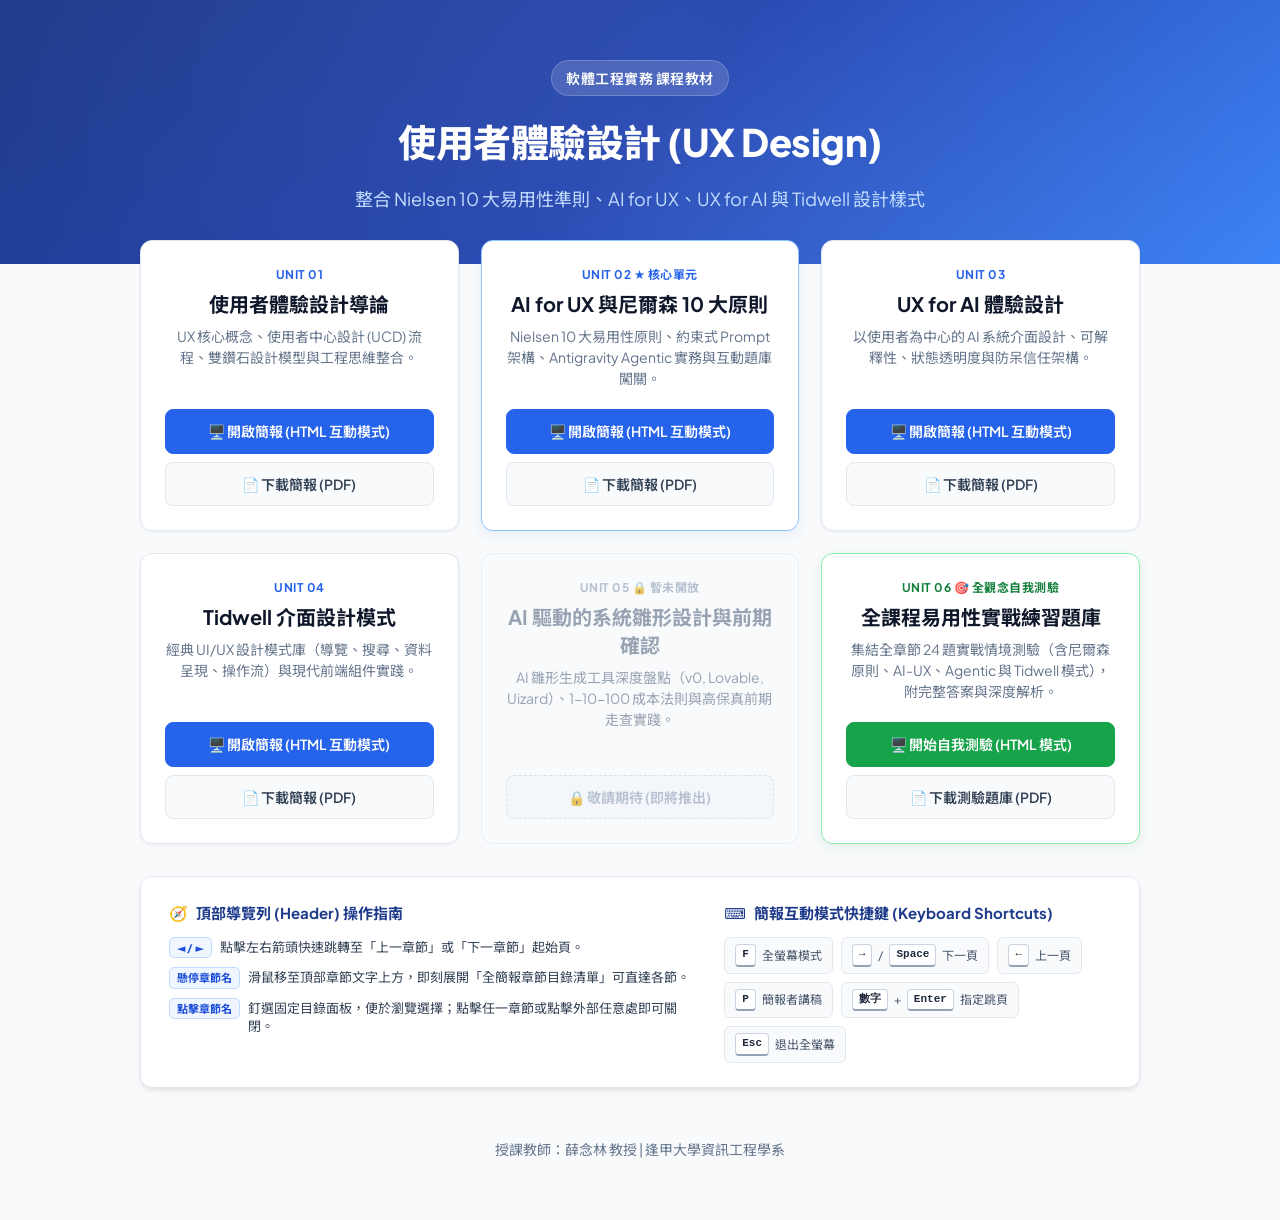
==== commit f62d2ab2: "feat: 新增 Unit 06 全章節 24 題實戰題庫簡報 (HTML/PDF) 並將 Unit 05 設為 disabled 樣態展示" ====
--- a/index.html
+++ b/index.html
@@ -305,6 +305,35 @@
       border-color: #cbd5e1;
     }
 
+    .btn-disabled {
+      background-color: #f1f5f9;
+      color: #94a3b8;
+      border: 1px dashed #cbd5e1;
+      cursor: not-allowed;
+      pointer-events: none;
+    }
+
+    .module-card.disabled {
+      background: #f8fafc;
+      border-color: #e2e8f0;
+      opacity: 0.65;
+      box-shadow: none;
+    }
+
+    .module-card.disabled:hover {
+      transform: none;
+      box-shadow: none;
+      border-color: #e2e8f0;
+    }
+
+    .module-card.disabled h2 {
+      color: #64748b;
+    }
+
+    .module-card.disabled .card-tag {
+      color: #94a3b8;
+    }
+
     /* Footer */
     footer {
       text-align: center;
@@ -401,6 +430,37 @@
           </a>
           <a href="Slide/pdf/slide04_Tidwell.pdf" class="btn btn-secondary" target="_blank">
             📄 下載簡報 (PDF)
+          </a>
+        </div>
+      </div>
+
+      <!-- Unit 05 (Disabled) -->
+      <div class="module-card disabled">
+        <div class="card-top">
+          <div class="card-tag">Unit 05 🔒 暫未開放</div>
+          <h2>AI 驅動的系統雛形設計與前期確認</h2>
+          <p>AI 雛形生成工具深度盤點（v0, Lovable, Uizard）、1-10-100 成本法則與高保真前期走查實踐。</p>
+        </div>
+        <div class="card-actions">
+          <span class="btn btn-disabled">
+            🔒 敬請期待 (即將推出)
+          </span>
+        </div>
+      </div>
+
+      <!-- Unit 06 (Quiz & Practice) -->
+      <div class="module-card" style="border-color: #86efac; box-shadow: 0 4px 12px rgba(22, 101, 52, 0.08);">
+        <div class="card-top">
+          <div class="card-tag" style="color: #15803d;">Unit 06 🎯 全觀念自我測驗</div>
+          <h2>全課程易用性實戰練習題庫</h2>
+          <p>集結全章節 24 題實戰情境測驗（含尼爾森原則、AI-UX、Agentic 與 Tidwell 模式），附完整答案與深度解析。</p>
+        </div>
+        <div class="card-actions">
+          <a href="Slide/html/slide06_quiz.html?transition=fade" class="btn btn-primary" style="background-color: #16a34a; border-color: #16a34a;" target="_blank">
+            🖥️ 開始自我測驗 (HTML 模式)
+          </a>
+          <a href="Slide/pdf/slide06_quiz.pdf" class="btn btn-secondary" target="_blank">
+            📄 下載測驗題庫 (PDF)
           </a>
         </div>
       </div>
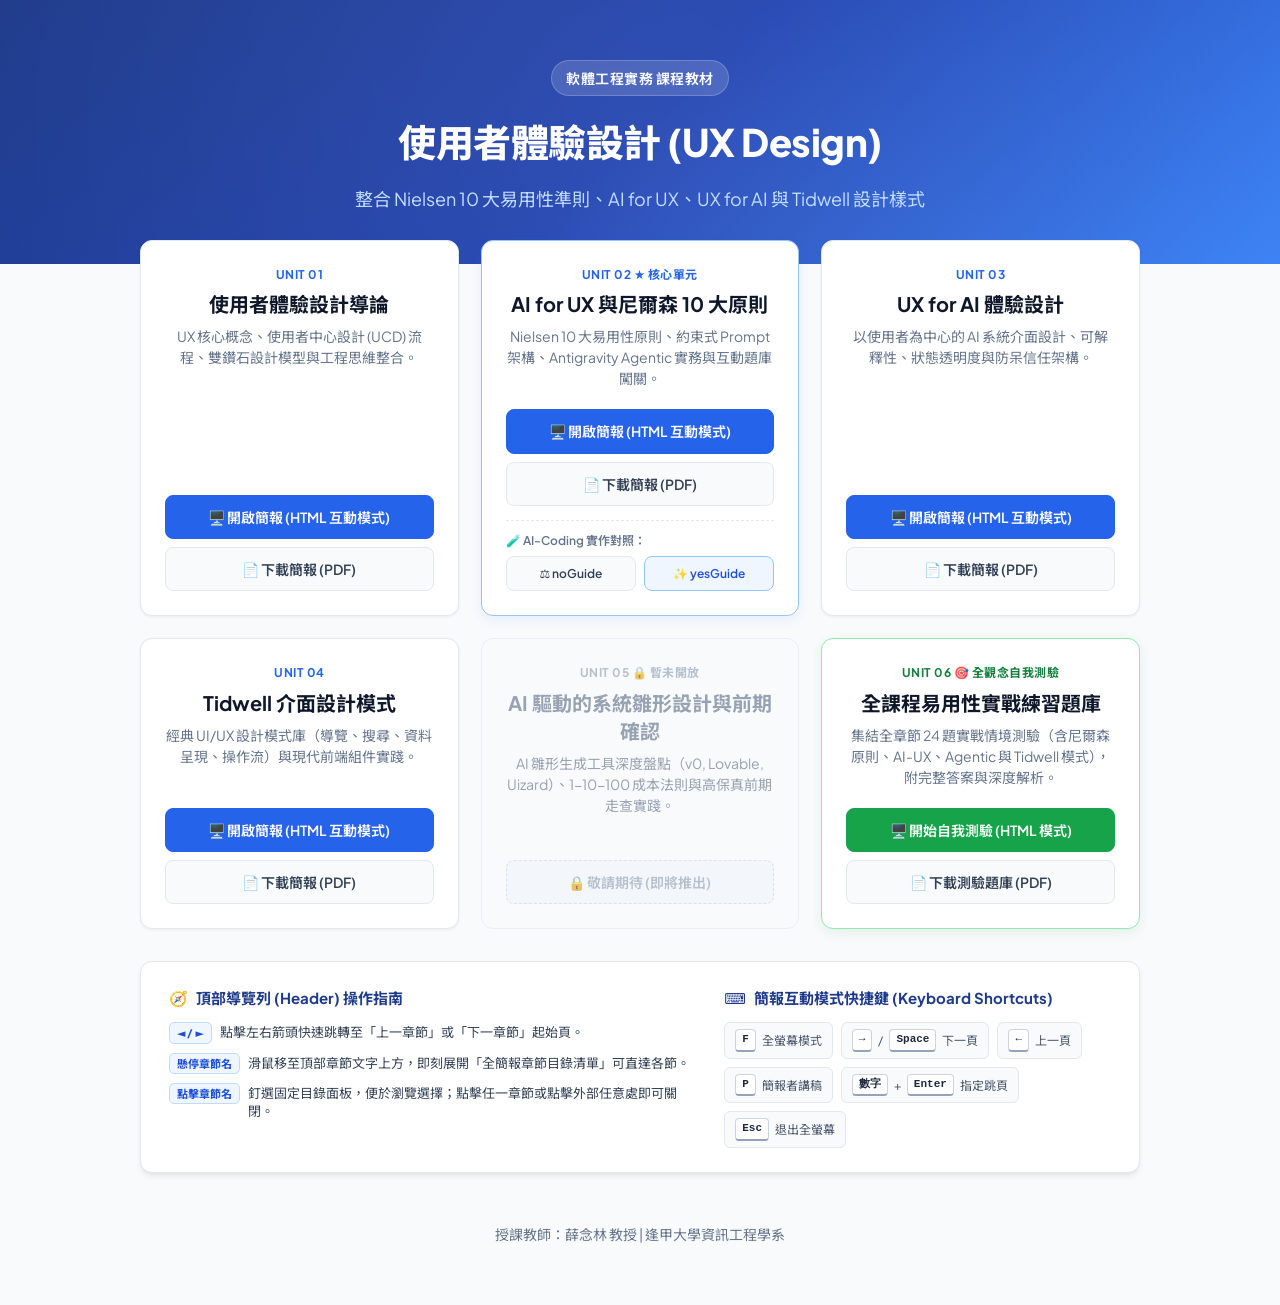
==== commit 37b2c141: "feat: 新增 BMI 系統 AI-coding 對照實作活動與 demoBMI 連線展示" ====
--- a/index.html
+++ b/index.html
@@ -397,6 +397,19 @@
           <a href="Slide/pdf/slide02_AI4UX.pdf" class="btn btn-secondary" target="_blank">
             📄 下載簡報 (PDF)
           </a>
+          <div style="margin-top: 6px; padding-top: 10px; border-top: 1px dashed var(--border); width: 100%;">
+            <div style="font-size: 12px; font-weight: 600; color: var(--text-muted); margin-bottom: 6px; text-align: left;">
+              🧪 AI-Coding 實作對照：
+            </div>
+            <div style="display: flex; gap: 8px;">
+              <a href="demoBMI/noGuide/index.html" class="btn btn-secondary" style="flex: 1; font-size: 12px; padding: 7px 6px; text-align: center;" target="_blank" title="對照組：無引導版">
+                ⚖️ noGuide
+              </a>
+              <a href="demoBMI/yesGuide/index.html" class="btn btn-secondary" style="flex: 1; font-size: 12px; padding: 7px 6px; text-align: center; color: #1d4ed8; border-color: #93c5fd; background: #eff6ff;" target="_blank" title="實驗組：agents.md 引導版">
+                ✨ yesGuide
+              </a>
+            </div>
+          </div>
         </div>
       </div>
 
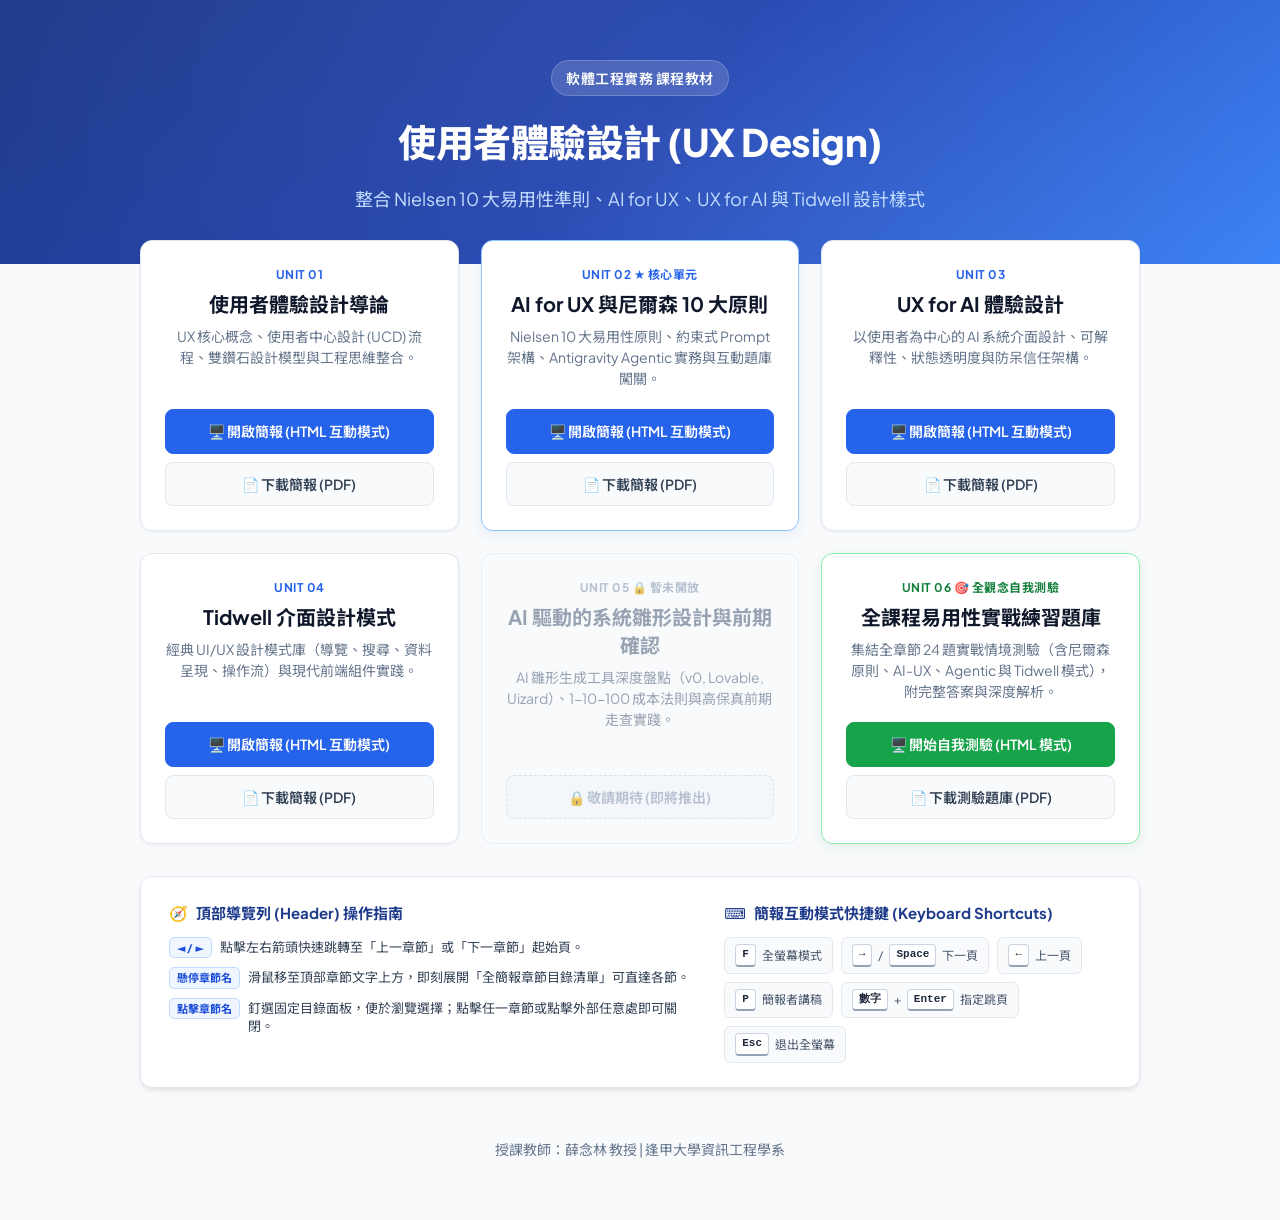
==== commit 0e035966: "refactor: 移除 index.html 中 demoBMI 連結區塊" ====
--- a/index.html
+++ b/index.html
@@ -397,19 +397,6 @@
           <a href="Slide/pdf/slide02_AI4UX.pdf" class="btn btn-secondary" target="_blank">
             📄 下載簡報 (PDF)
           </a>
-          <div style="margin-top: 6px; padding-top: 10px; border-top: 1px dashed var(--border); width: 100%;">
-            <div style="font-size: 12px; font-weight: 600; color: var(--text-muted); margin-bottom: 6px; text-align: left;">
-              🧪 AI-Coding 實作對照：
-            </div>
-            <div style="display: flex; gap: 8px;">
-              <a href="demoBMI/noGuide/index.html" class="btn btn-secondary" style="flex: 1; font-size: 12px; padding: 7px 6px; text-align: center;" target="_blank" title="對照組：無引導版">
-                ⚖️ noGuide
-              </a>
-              <a href="demoBMI/yesGuide/index.html" class="btn btn-secondary" style="flex: 1; font-size: 12px; padding: 7px 6px; text-align: center; color: #1d4ed8; border-color: #93c5fd; background: #eff6ff;" target="_blank" title="實驗組：agents.md 引導版">
-                ✨ yesGuide
-              </a>
-            </div>
-          </div>
         </div>
       </div>
 
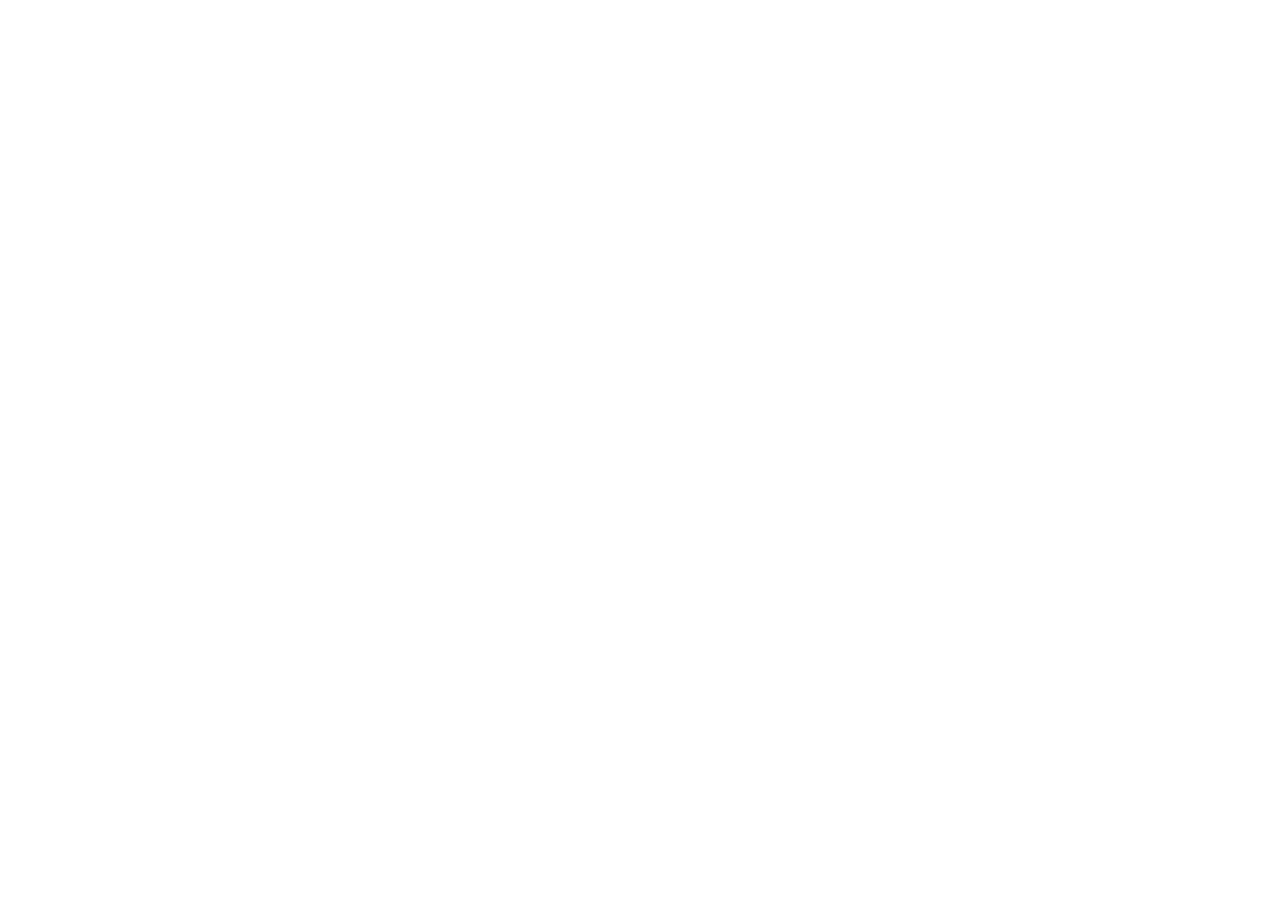
==== commit df448b56: "docs: 設置自動轉導向至新版 Monorepo 網址 (https://nlhsueh.github.io/teach/UX/)" ====
--- a/index.html
+++ b/index.html
@@ -1,520 +1,65 @@
 <!DOCTYPE html>
 <html lang="zh-TW">
-
 <head>
   <meta charset="UTF-8">
-  <meta name="viewport" content="width=device-width, initial-scale=1.0">
-  <title>使用者體驗設計 (UX Design) | 課程教材與簡報入口</title>
-  <link rel="preconnect" href="https://fonts.googleapis.com">
-  <link rel="preconnect" href="https://fonts.gstatic.com" crossorigin>
-  <link
-    href="https://fonts.googleapis.com/css2?family=Plus+Jakarta+Sans:wght@400;500;600;700;800&family=Noto+Sans+TC:wght@400;500;700&display=swap"
-    rel="stylesheet">
+  <meta http-equiv="refresh" content="0; url=https://nlhsueh.github.io/teach/UX/">
+  <link rel="canonical" href="https://nlhsueh.github.io/teach/UX/">
+  <title>教材已搬遷，正在跳轉至新版課程入口...</title>
+  <script>
+    var target = 'https://nlhsueh.github.io/teach/UX/' + window.location.search + window.location.hash;
+    window.location.replace(target);
+  </script>
   <style>
-    :root {
-      --primary: #2563eb;
-      --primary-dark: #1d4ed8;
-      --primary-light: #dbeafe;
-      --surface: #ffffff;
-      --background: #f8fafc;
-      --text-main: #0f172a;
-      --text-muted: #64748b;
-      --border: #e2e8f0;
-      --radius: 12px;
-      --shadow-sm: 0 1px 3px rgba(0, 0, 0, 0.06);
-      --shadow-md: 0 4px 6px -1px rgba(0, 0, 0, 0.08), 0 2px 4px -2px rgba(0, 0, 0, 0.04);
-      --shadow-lg: 0 10px 15px -3px rgba(0, 0, 0, 0.08), 0 4px 6px -4px rgba(0, 0, 0, 0.03);
-    }
-
-    * {
-      box-sizing: border-box;
-      margin: 0;
-      padding: 0;
-    }
-
     body {
-      font-family: 'Plus Jakarta Sans', 'Noto Sans TC', system-ui, -apple-system, sans-serif;
-      background-color: var(--background);
-      color: var(--text-main);
-      line-height: 1.6;
-      padding: 0 0 60px 0;
-    }
-
-    /* Hero Banner */
-    .hero {
-      background: linear-gradient(135deg, #1e3a8a 0%, #1e40af 50%, #3b82f6 100%);
-      color: white;
-      padding: 60px 24px 50px 24px;
-      text-align: center;
-      position: relative;
-      overflow: hidden;
-    }
-
-    .hero::before {
-      content: "";
-      position: absolute;
-      top: -50%;
-      left: -50%;
-      width: 200%;
-      height: 200%;
-      background: radial-gradient(circle, rgba(255, 255, 255, 0.08) 0%, transparent 60%);
-      pointer-events: none;
-    }
-
-    .hero-badge {
-      display: inline-block;
-      background: rgba(255, 255, 255, 0.15);
-      backdrop-filter: blur(8px);
-      padding: 6px 14px;
-      border-radius: 999px;
-      font-size: 14px;
-      font-weight: 600;
-      letter-spacing: 0.5px;
-      margin-bottom: 16px;
-      border: 1px solid rgba(255, 255, 255, 0.2);
-    }
-
-    .hero h1 {
-      font-size: 38px;
-      font-weight: 800;
-      margin-bottom: 12px;
-      letter-spacing: -0.5px;
-    }
-
-    .hero p {
-      font-size: 18px;
-      color: #bfdbfe;
-      max-width: 680px;
-      margin: 0 auto;
-    }
-
-    .container {
-      max-width: 1040px;
-      margin: -24px auto 0 auto;
-      padding: 0 20px;
-      position: relative;
-      z-index: 10;
-    }
-
-    /* Bottom Guide Card */
-    .guide-card {
-      background: white;
-      border-radius: var(--radius);
-      padding: 24px 28px;
-      box-shadow: var(--shadow-md);
-      border: 1px solid var(--border);
-      margin-top: 32px;
-    }
-
-    .guide-grid {
-      display: grid;
-      grid-template-columns: 1.15fr 0.85fr;
-      gap: 32px;
-    }
-
-    @media (max-width: 800px) {
-      .guide-grid {
-        grid-template-columns: 1fr;
-        gap: 20px;
-      }
-    }
-
-    .guide-section {
-      display: flex;
-      flex-direction: column;
-      gap: 12px;
-    }
-
-    .guide-section-header {
+      font-family: -apple-system, BlinkMacSystemFont, 'Segoe UI', Roboto, sans-serif;
       display: flex;
       align-items: center;
-      gap: 8px;
-      font-size: 15px;
-      font-weight: 700;
-      color: #1e3a8a;
-    }
-
-    .guide-list {
-      list-style: none;
-      display: flex;
-      flex-direction: column;
-      gap: 9px;
-    }
-
-    .guide-list li {
-      display: flex;
-      align-items: baseline;
-      gap: 8px;
-      font-size: 13px;
-      color: #334155;
-      line-height: 1.4;
-    }
-
-    .guide-badge {
-      display: inline-flex;
-      align-items: center;
       justify-content: center;
-      font-size: 11px;
-      font-weight: 700;
-      background: #eff6ff;
-      color: #1d4ed8;
-      border: 1px solid #bfdbfe;
-      padding: 2px 7px;
-      border-radius: 5px;
-      white-space: nowrap;
-      flex-shrink: 0;
-    }
-
-    .shortcuts-list {
-      display: flex;
-      flex-wrap: wrap;
-      gap: 8px;
-      align-items: center;
-    }
-
-    .shortcut-badge {
-      display: inline-flex;
-      align-items: center;
-      gap: 6px;
-      font-size: 12px;
-      color: #475569;
+      min-height: 100vh;
+      margin: 0;
       background: #f8fafc;
-      padding: 6px 10px;
-      border-radius: 6px;
-      border: 1px solid #e2e8f0;
-    }
-
-    kbd {
-      background: #ffffff;
-      border: 1px solid #cbd5e1;
-      border-bottom: 2px solid #94a3b8;
-      border-radius: 4px;
-      padding: 1px 6px;
-      font-family: ui-monospace, SFMono-Regular, Consolas, monospace;
-      font-size: 11px;
-      font-weight: 700;
       color: #1e293b;
     }
-
-    /* Modules Grid */
-    .modules-grid {
-      display: grid;
-      grid-template-columns: repeat(auto-fill, minmax(310px, 1fr));
-      gap: 22px;
-      justify-content: center;
+    .card {
+      background: #ffffff;
+      padding: 2.5rem 2rem;
+      border-radius: 16px;
+      box-shadow: 0 10px 25px -5px rgba(0, 0, 0, 0.05);
+      border: 1px solid #e2e8f0;
+      text-align: center;
+      max-width: 460px;
+      width: 90%;
     }
-
-    .module-card {
-      background: white;
-      border-radius: var(--radius);
-      border: 1px solid var(--border);
-      padding: 24px;
-      display: flex;
-      flex-direction: column;
-      justify-content: space-between;
-      align-items: center;
-      text-align: center;
-      box-shadow: var(--shadow-sm);
-      transition: all 0.2s ease;
-      position: relative;
+    .icon {
+      font-size: 3rem;
+      margin-bottom: 1rem;
     }
-
-    .module-card:hover {
-      transform: translateY(-3px);
-      box-shadow: var(--shadow-lg);
-      border-color: #93c5fd;
+    h2 {
+      color: #2563eb;
+      margin-bottom: 0.5rem;
     }
-
-    .card-top {
-      margin-bottom: 20px;
-      display: flex;
-      flex-direction: column;
-      align-items: center;
-      text-align: center;
-      width: 100%;
+    p {
+      color: #64748b;
+      margin-bottom: 1.5rem;
+      line-height: 1.5;
     }
-
-    .card-tag {
-      font-size: 12px;
-      font-weight: 700;
-      color: var(--primary);
-      text-transform: uppercase;
-      letter-spacing: 0.5px;
-      margin-bottom: 6px;
-      text-align: center;
-    }
-
-    .module-card h2 {
-      font-size: 20px;
-      font-weight: 700;
-      color: var(--text-main);
-      margin-bottom: 8px;
-      line-height: 1.4;
-      text-align: center;
-    }
-
-    .module-card p {
-      font-size: 14px;
-      color: var(--text-muted);
-      line-height: 1.5;
-      text-align: center;
-    }
-
-    .card-actions {
-      display: flex;
-      flex-direction: column;
-      gap: 8px;
-      width: 100%;
-    }
-
     .btn {
-      display: inline-flex;
-      align-items: center;
-      justify-content: center;
-      gap: 8px;
-      padding: 10px 16px;
+      display: inline-block;
+      background: #2563eb;
+      color: white;
+      text-decoration: none;
+      padding: 0.75rem 1.5rem;
       border-radius: 8px;
-      font-size: 14px;
       font-weight: 600;
-      text-decoration: none;
-      transition: all 0.15s ease;
-      cursor: pointer;
-    }
-
-    .btn-primary {
-      background-color: var(--primary);
-      color: white;
-      border: 1px solid var(--primary);
-    }
-
-    .btn-primary:hover {
-      background-color: var(--primary-dark);
-      border-color: var(--primary-dark);
-      box-shadow: 0 4px 10px rgba(37, 99, 235, 0.25);
-    }
-
-    .btn-secondary {
-      background-color: #f8fafc;
-      color: #334155;
-      border: 1px solid var(--border);
-    }
-
-    .btn-secondary:hover {
-      background-color: #f1f5f9;
-      color: #0f172a;
-      border-color: #cbd5e1;
-    }
-
-    .btn-disabled {
-      background-color: #f1f5f9;
-      color: #94a3b8;
-      border: 1px dashed #cbd5e1;
-      cursor: not-allowed;
-      pointer-events: none;
-    }
-
-    .module-card.disabled {
-      background: #f8fafc;
-      border-color: #e2e8f0;
-      opacity: 0.65;
-      box-shadow: none;
-    }
-
-    .module-card.disabled:hover {
-      transform: none;
-      box-shadow: none;
-      border-color: #e2e8f0;
-    }
-
-    .module-card.disabled h2 {
-      color: #64748b;
-    }
-
-    .module-card.disabled .card-tag {
-      color: #94a3b8;
-    }
-
-    /* Footer */
-    footer {
-      text-align: center;
-      margin-top: 50px;
-      font-size: 14px;
-      color: var(--text-muted);
-    }
-
-    footer a {
-      color: var(--primary);
-      text-decoration: none;
-      font-weight: 500;
-    }
-
-    footer a:hover {
-      text-decoration: underline;
     }
   </style>
 </head>
-
 <body>
-
-  <header class="hero">
-    <span class="hero-badge">軟體工程實務 課程教材</span>
-    <h1>使用者體驗設計 (UX Design)</h1>
-    <p>整合 Nielsen 10 大易用性準則、AI for UX、UX for AI 與 Tidwell 設計樣式</p>
-  </header>
-
-  <div class="container">
-    <!-- Modules Grid (Content on Top) -->
-    <div class="modules-grid">
-
-      <!-- Unit 01 -->
-      <div class="module-card">
-        <div class="card-top">
-          <div class="card-tag">Unit 01</div>
-          <h2>使用者體驗設計導論</h2>
-          <p>UX 核心概念、使用者中心設計 (UCD) 流程、雙鑽石設計模型與工程思維整合。</p>
-        </div>
-        <div class="card-actions">
-          <a href="Slide/html/slide01_intro.html?transition=fade" class="btn btn-primary" target="_blank">
-            🖥️ 開啟簡報 (HTML 互動模式)
-          </a>
-          <a href="Slide/pdf/slide01_intro.pdf" class="btn btn-secondary" target="_blank">
-            📄 下載簡報 (PDF)
-          </a>
-        </div>
-      </div>
-
-      <!-- Unit 02 -->
-      <div class="module-card" style="border-color: #93c5fd; box-shadow: 0 4px 12px rgba(37,99,235,0.08);">
-        <div class="card-top">
-          <div class="card-tag" style="color: #2563eb;">Unit 02 ★ 核心單元</div>
-          <h2>AI for UX 與尼爾森 10 大原則</h2>
-          <p>Nielsen 10 大易用性原則、約束式 Prompt 架構、Antigravity Agentic 實務與互動題庫闖關。</p>
-        </div>
-        <div class="card-actions">
-          <a href="Slide/html/slide02_AI4UX.html?transition=fade" class="btn btn-primary" target="_blank">
-            🖥️ 開啟簡報 (HTML 互動模式)
-          </a>
-          <a href="Slide/pdf/slide02_AI4UX.pdf" class="btn btn-secondary" target="_blank">
-            📄 下載簡報 (PDF)
-          </a>
-        </div>
-      </div>
-
-      <!-- Unit 03 -->
-      <div class="module-card">
-        <div class="card-top">
-          <div class="card-tag">Unit 03</div>
-          <h2>UX for AI 體驗設計</h2>
-          <p>以使用者為中心的 AI 系統介面設計、可解釋性、狀態透明度與防呆信任架構。</p>
-        </div>
-        <div class="card-actions">
-          <a href="Slide/html/slide03_UX4AI.html?transition=fade" class="btn btn-primary" target="_blank">
-            🖥️ 開啟簡報 (HTML 互動模式)
-          </a>
-          <a href="Slide/pdf/slide03_UX4AI.pdf" class="btn btn-secondary" target="_blank">
-            📄 下載簡報 (PDF)
-          </a>
-        </div>
-      </div>
-
-      <!-- Unit 04 -->
-      <div class="module-card">
-        <div class="card-top">
-          <div class="card-tag">Unit 04</div>
-          <h2>Tidwell 介面設計模式</h2>
-          <p>經典 UI/UX 設計模式庫（導覽、搜尋、資料呈現、操作流）與現代前端組件實踐。</p>
-        </div>
-        <div class="card-actions">
-          <a href="Slide/html/slide04_Tidwell.html?transition=fade" class="btn btn-primary" target="_blank">
-            🖥️ 開啟簡報 (HTML 互動模式)
-          </a>
-          <a href="Slide/pdf/slide04_Tidwell.pdf" class="btn btn-secondary" target="_blank">
-            📄 下載簡報 (PDF)
-          </a>
-        </div>
-      </div>
-
-      <!-- Unit 05 (Disabled) -->
-      <div class="module-card disabled">
-        <div class="card-top">
-          <div class="card-tag">Unit 05 🔒 暫未開放</div>
-          <h2>AI 驅動的系統雛形設計與前期確認</h2>
-          <p>AI 雛形生成工具深度盤點（v0, Lovable, Uizard）、1-10-100 成本法則與高保真前期走查實踐。</p>
-        </div>
-        <div class="card-actions">
-          <span class="btn btn-disabled">
-            🔒 敬請期待 (即將推出)
-          </span>
-        </div>
-      </div>
-
-      <!-- Unit 06 (Quiz & Practice) -->
-      <div class="module-card" style="border-color: #86efac; box-shadow: 0 4px 12px rgba(22, 101, 52, 0.08);">
-        <div class="card-top">
-          <div class="card-tag" style="color: #15803d;">Unit 06 🎯 全觀念自我測驗</div>
-          <h2>全課程易用性實戰練習題庫</h2>
-          <p>集結全章節 24 題實戰情境測驗（含尼爾森原則、AI-UX、Agentic 與 Tidwell 模式），附完整答案與深度解析。</p>
-        </div>
-        <div class="card-actions">
-          <a href="Slide/html/slide06_quiz.html?transition=fade" class="btn btn-primary" style="background-color: #16a34a; border-color: #16a34a;" target="_blank">
-            🖥️ 開始自我測驗 (HTML 模式)
-          </a>
-          <a href="Slide/pdf/slide06_quiz.pdf" class="btn btn-secondary" target="_blank">
-            📄 下載測驗題庫 (PDF)
-          </a>
-        </div>
-      </div>
-
-    </div>
-
-    <!-- Bottom Guide: Header Navigation & Keyboard Shortcuts -->
-    <div class="guide-card">
-      <div class="guide-grid">
-        <!-- Section 1: Header Navigation -->
-        <div class="guide-section">
-          <div class="guide-section-header">
-            <span>🧭</span>
-            <span>頂部導覽列 (Header) 操作指南</span>
-          </div>
-          <ul class="guide-list">
-            <li>
-              <span class="guide-badge">◄ / ►</span>
-              <span>點擊左右箭頭快速跳轉至「上一章節」或「下一章節」起始頁。</span>
-            </li>
-            <li>
-              <span class="guide-badge">懸停章節名</span>
-              <span>滑鼠移至頂部章節文字上方，即刻展開「全簡報章節目錄清單」可直達各節。</span>
-            </li>
-            <li>
-              <span class="guide-badge">點擊章節名</span>
-              <span>釘選固定目錄面板，便於瀏覽選擇；點擊任一章節或點擊外部任意處即可關閉。</span>
-            </li>
-          </ul>
-        </div>
-
-        <!-- Section 2: Marp Keyboard Guide -->
-        <div class="guide-section">
-          <div class="guide-section-header">
-            <span>⌨️</span>
-            <span>簡報互動模式快捷鍵 (Keyboard Shortcuts)</span>
-          </div>
-          <div class="shortcuts-list">
-            <span class="shortcut-badge"><kbd>F</kbd> 全螢幕模式</span>
-            <span class="shortcut-badge"><kbd>→</kbd> / <kbd>Space</kbd> 下一頁</span>
-            <span class="shortcut-badge"><kbd>←</kbd> 上一頁</span>
-            <span class="shortcut-badge"><kbd>P</kbd> 簡報者講稿</span>
-            <span class="shortcut-badge"><kbd>數字</kbd>+<kbd>Enter</kbd> 指定跳頁</span>
-            <span class="shortcut-badge"><kbd>Esc</kbd> 退出全螢幕</span>
-          </div>
-        </div>
-      </div>
-    </div>
-
-    <footer>
-      <p>授課教師：薛念林 教授 | 逢甲大學資訊工程學系</p>
-    </footer>
+  <div class="card">
+    <div class="icon">🎨</div>
+    <h2>本課程教材已全面搬遷</h2>
+    <p>使用者體驗設計 (UX Design) 課程教材與投影片已整合至新版教學教材庫，正在為您自動跳轉...</p>
+    <a href="https://nlhsueh.github.io/teach/UX/" class="btn">立即前往新版首頁</a>
   </div>
-
 </body>
-
-</html>+</html>
